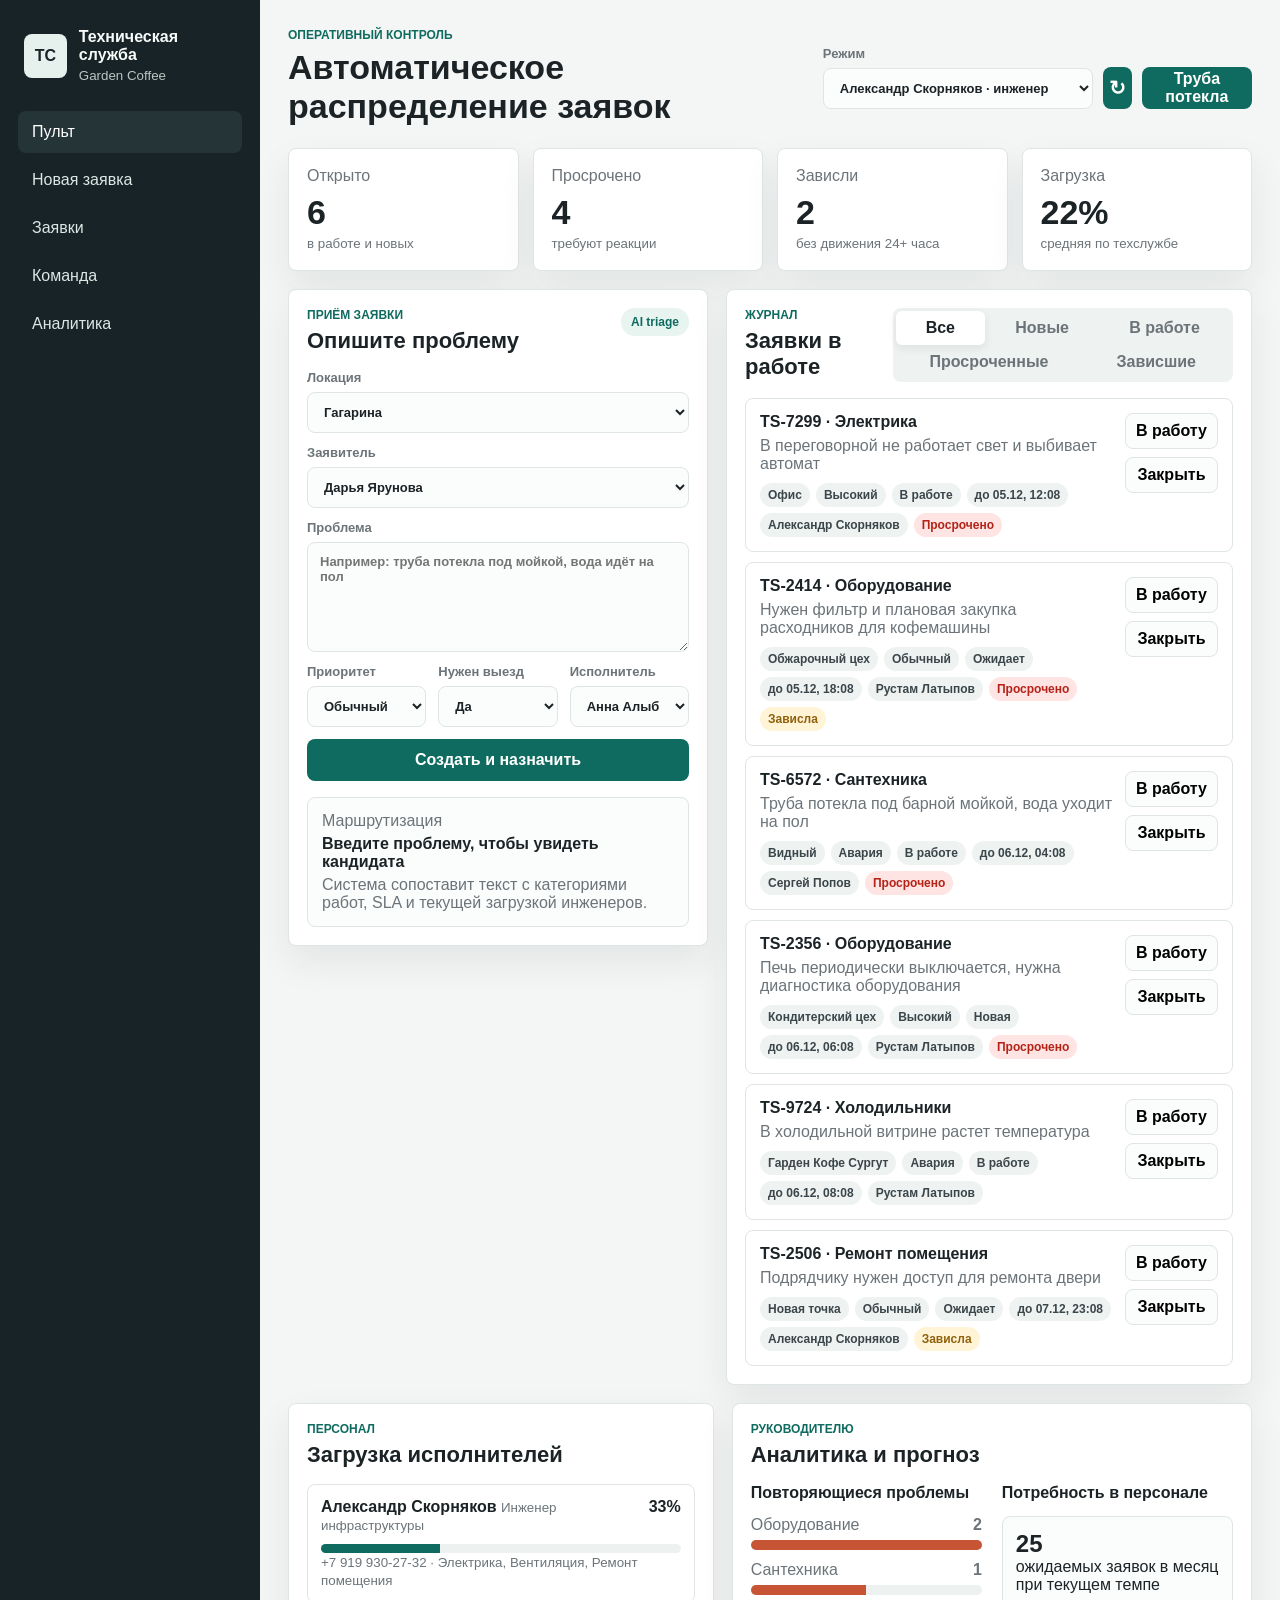
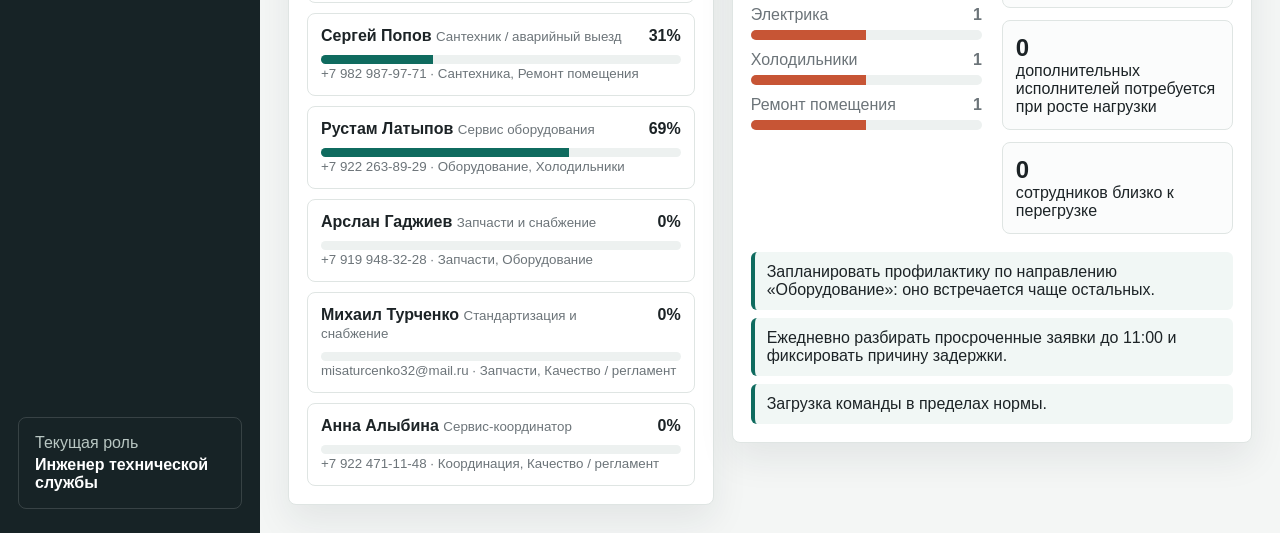
==== index.html @ 1edeb81b "Add requester role defaults and manual assignee" ====
<!doctype html>
<html lang="ru">
  <head>
    <meta charset="UTF-8" />
    <meta name="viewport" content="width=device-width, initial-scale=1.0" />
    <title>Техническая служба</title>
    <link rel="stylesheet" href="./styles.css" />
  </head>
  <body>
    <aside class="sidebar">
      <div class="brand">
        <span class="brand-mark">ТС</span>
        <div>
          <strong>Техническая служба</strong>
          <small>Garden Coffee</small>
        </div>
      </div>
      <nav class="nav">
        <a href="#dashboard" class="active" data-full-only>Пульт</a>
        <a href="#new-ticket">Новая заявка</a>
        <a href="#tickets">Заявки</a>
        <a href="#team" data-full-only>Команда</a>
        <a href="#analytics" data-full-only>Аналитика</a>
      </nav>
      <div class="sidebar-footer">
        <span>Текущая роль</span>
        <strong id="sidebarRole">Инженер</strong>
      </div>
    </aside>

    <main class="app">
      <section id="dashboard" class="topbar">
        <div>
          <p class="eyebrow" id="roleEyebrow">Оперативный контроль</p>
          <h1 id="pageTitle">Автоматическое распределение заявок</h1>
        </div>
        <div class="top-actions">
          <label class="role-switch">
            Режим
            <select id="roleInput"></select>
          </label>
          <button class="icon-button" id="seedButton" title="Сгенерировать поток заявок" data-full-only>↻</button>
          <button class="primary" id="quickPipe">Труба потекла</button>
        </div>
      </section>

      <section class="metrics" aria-label="Основные показатели" data-full-only>
        <article>
          <span>Открыто</span>
          <strong id="metricOpen">0</strong>
          <small>в работе и новых</small>
        </article>
        <article>
          <span>Просрочено</span>
          <strong id="metricOverdue">0</strong>
          <small>требуют реакции</small>
        </article>
        <article>
          <span>Зависли</span>
          <strong id="metricStale">0</strong>
          <small>без движения 24+ часа</small>
        </article>
        <article>
          <span>Загрузка</span>
          <strong id="metricLoad">0%</strong>
          <small>средняя по техслужбе</small>
        </article>
      </section>

      <section class="workspace">
        <section id="new-ticket" class="panel request-panel">
          <div class="panel-head">
            <div>
              <p class="eyebrow">Приём заявки</p>
              <h2 id="requestTitle">Опишите проблему</h2>
            </div>
            <span class="status-dot">AI triage</span>
          </div>
          <form id="ticketForm" class="ticket-form">
            <label>
              Локация
              <select id="locationInput" required></select>
            </label>
            <label>
              Заявитель
              <select id="requesterInput" required></select>
            </label>
            <label class="full">
              Проблема
              <textarea id="descriptionInput" rows="4" required placeholder="Например: труба потекла под мойкой, вода идёт на пол"></textarea>
            </label>
            <div class="form-row">
              <label>
                Приоритет
                <select id="priorityInput">
                  <option value="critical">Авария</option>
                  <option value="high">Высокий</option>
                  <option value="normal" selected>Обычный</option>
                  <option value="low">Низкий</option>
                </select>
              </label>
              <label>
                Нужен выезд
                <select id="visitInput">
                  <option value="yes">Да</option>
                  <option value="no">Нет</option>
                </select>
              </label>
              <label>
                Исполнитель
                <select id="assigneeInput"></select>
              </label>
            </div>
            <button class="primary full" type="submit">Создать и назначить</button>
          </form>
          <div class="decision" id="decisionBox">
            <span>Маршрутизация</span>
            <strong>Введите проблему, чтобы увидеть кандидата</strong>
            <p>Система сопоставит текст с категориями работ, SLA и текущей загрузкой инженеров.</p>
          </div>
        </section>

        <section id="tickets" class="panel tickets-panel">
          <div class="panel-head">
            <div>
              <p class="eyebrow">Журнал</p>
              <h2 id="ticketsTitle">Заявки в работе</h2>
            </div>
            <div class="segmented" role="tablist" aria-label="Фильтр заявок">
              <button class="active" data-filter="all">Все</button>
              <button data-filter="new">Новые</button>
              <button data-filter="in_progress">В работе</button>
              <button data-filter="overdue">Просроченные</button>
              <button data-filter="stale">Зависшие</button>
            </div>
          </div>
          <div class="ticket-list" id="ticketList"></div>
        </section>
      </section>

      <section class="lower-grid" data-full-only>
        <section id="team" class="panel">
          <div class="panel-head">
            <div>
              <p class="eyebrow">Персонал</p>
              <h2>Загрузка исполнителей</h2>
            </div>
          </div>
          <div class="engineer-list" id="engineerList"></div>
        </section>

        <section id="analytics" class="panel">
          <div class="panel-head">
            <div>
              <p class="eyebrow">Руководителю</p>
              <h2>Аналитика и прогноз</h2>
            </div>
          </div>
          <div class="analytics-grid">
            <div>
              <h3>Повторяющиеся проблемы</h3>
              <div id="categoryBars" class="bars"></div>
            </div>
            <div>
              <h3>Потребность в персонале</h3>
              <div class="forecast" id="forecastBox"></div>
            </div>
          </div>
          <div class="recommendations" id="recommendations"></div>
        </section>
      </section>
    </main>

    <script src="./app.js?v=20260630-1"></script>
  </body>
</html>
---- styles.css ----
:root {
  color-scheme: light;
  --bg: #f4f6f5;
  --surface: #ffffff;
  --ink: #1c2326;
  --muted: #6c7479;
  --line: #dfe5e3;
  --accent: #0f6b5f;
  --accent-2: #c75535;
  --warning: #d89118;
  --danger: #b42318;
  --ok: #18864b;
  --shadow: 0 16px 36px rgba(27, 42, 45, 0.08);
}

* {
  box-sizing: border-box;
}

body {
  margin: 0;
  min-height: 100vh;
  background: var(--bg);
  color: var(--ink);
  font-family: Inter, "Segoe UI", Arial, sans-serif;
  display: grid;
  grid-template-columns: 260px minmax(0, 1fr);
}

button,
select,
textarea,
input {
  font: inherit;
}

button {
  cursor: pointer;
}

.sidebar {
  min-height: 100vh;
  padding: 24px 18px;
  background: #172326;
  color: #f7fbfa;
  display: flex;
  flex-direction: column;
  position: sticky;
  top: 0;
}

.brand {
  display: flex;
  align-items: center;
  gap: 12px;
  padding: 4px 6px 28px;
}

.brand-mark {
  width: 44px;
  height: 44px;
  display: grid;
  place-items: center;
  background: #e6f1ed;
  color: #172326;
  border-radius: 8px;
  font-weight: 800;
}

.brand strong,
.brand small {
  display: block;
}

.brand small {
  color: #b9c7c3;
  margin-top: 4px;
}

.nav {
  display: grid;
  gap: 6px;
}

.nav a {
  color: #dce8e4;
  text-decoration: none;
  padding: 12px 14px;
  border-radius: 8px;
}

.nav a.active,
.nav a:hover {
  background: #243437;
  color: #ffffff;
}

.sidebar-footer {
  margin-top: auto;
  padding: 16px;
  border: 1px solid rgba(255, 255, 255, 0.14);
  border-radius: 8px;
  color: #b9c7c3;
}

.sidebar-footer strong,
.sidebar-footer span {
  display: block;
}

.sidebar-footer strong {
  color: #ffffff;
  margin-top: 4px;
}

.app {
  padding: 28px;
  min-width: 0;
}

.topbar {
  display: flex;
  justify-content: space-between;
  align-items: center;
  gap: 20px;
  margin-bottom: 22px;
}

.eyebrow {
  margin: 0 0 6px;
  color: var(--accent);
  text-transform: uppercase;
  font-size: 12px;
  letter-spacing: 0;
  font-weight: 800;
}

h1,
h2,
h3,
p {
  margin-top: 0;
}

h1 {
  margin-bottom: 0;
  font-size: 34px;
  line-height: 1.15;
}

h2 {
  margin-bottom: 0;
  font-size: 22px;
}

h3 {
  font-size: 16px;
  margin-bottom: 14px;
}

.top-actions {
  display: flex;
  align-items: end;
  gap: 10px;
}

.role-switch {
  min-width: 270px;
  text-align: left;
}

.primary,
.icon-button {
  border: 0;
  border-radius: 8px;
  min-height: 42px;
  padding: 0 16px;
  color: #fff;
  background: var(--accent);
  font-weight: 800;
}

.icon-button {
  width: 42px;
  padding: 0;
  font-size: 20px;
}

.hidden {
  display: none !important;
}

.metrics {
  display: grid;
  grid-template-columns: repeat(4, minmax(0, 1fr));
  gap: 14px;
  margin-bottom: 18px;
}

.metrics article,
.panel {
  background: var(--surface);
  border: 1px solid var(--line);
  border-radius: 8px;
  box-shadow: var(--shadow);
}

.metrics article {
  padding: 18px;
}

.metrics span,
.metrics small {
  color: var(--muted);
}

.metrics strong {
  display: block;
  margin: 8px 0 2px;
  font-size: 34px;
}

.workspace,
.lower-grid {
  display: grid;
  grid-template-columns: minmax(320px, 420px) minmax(0, 1fr);
  gap: 18px;
  align-items: start;
}

.lower-grid {
  grid-template-columns: minmax(320px, 0.9fr) minmax(0, 1.1fr);
  margin-top: 18px;
}

.panel {
  padding: 18px;
}

.panel-head {
  display: flex;
  justify-content: space-between;
  align-items: flex-start;
  gap: 16px;
  margin-bottom: 16px;
}

.status-dot {
  background: #e7f4f0;
  color: var(--accent);
  border-radius: 999px;
  padding: 7px 10px;
  font-size: 12px;
  font-weight: 800;
  white-space: nowrap;
}

.ticket-form {
  display: grid;
  gap: 12px;
}

.form-row {
  display: grid;
  grid-template-columns: repeat(3, minmax(0, 1fr));
  gap: 12px;
}

label {
  display: grid;
  gap: 7px;
  color: var(--muted);
  font-weight: 700;
  font-size: 13px;
}

select,
textarea {
  width: 100%;
  border: 1px solid var(--line);
  border-radius: 8px;
  padding: 11px 12px;
  color: var(--ink);
  background: #fbfcfc;
}

select:disabled,
textarea:disabled {
  color: #4b565a;
  background: #eef2f1;
  opacity: 1;
}

textarea {
  resize: vertical;
  min-height: 110px;
}

.full {
  grid-column: 1 / -1;
}

.decision {
  margin-top: 16px;
  border: 1px solid var(--line);
  border-radius: 8px;
  padding: 14px;
  background: #fbfcfc;
}

.decision span,
.decision p {
  color: var(--muted);
}

.decision strong {
  display: block;
  margin: 5px 0;
}

.decision p {
  margin-bottom: 0;
}

.segmented {
  display: flex;
  flex-wrap: wrap;
  background: #eef2f1;
  border-radius: 8px;
  padding: 3px;
}

.segmented button {
  flex: 1 1 auto;
  border: 0;
  background: transparent;
  border-radius: 6px;
  padding: 8px 10px;
  color: var(--muted);
  font-weight: 800;
}

.segmented button.active {
  background: #fff;
  color: var(--ink);
  box-shadow: 0 3px 10px rgba(20, 30, 34, 0.08);
}

.ticket-list,
.engineer-list {
  display: grid;
  gap: 10px;
}

.ticket {
  border: 1px solid var(--line);
  border-radius: 8px;
  padding: 14px;
  display: grid;
  grid-template-columns: minmax(0, 1fr) auto;
  gap: 12px;
  background: #fff;
}

.ticket strong {
  display: block;
  margin-bottom: 6px;
}

.ticket p {
  color: var(--muted);
  margin-bottom: 10px;
}

.tags {
  display: flex;
  flex-wrap: wrap;
  gap: 6px;
}

.tag {
  border-radius: 999px;
  padding: 5px 8px;
  background: #eef2f1;
  color: #3b464a;
  font-size: 12px;
  font-weight: 800;
}

.tag.danger {
  background: #fee4e2;
  color: var(--danger);
}

.tag.warning {
  background: #fff4d6;
  color: #91610c;
}

.tag.ok {
  background: #dcf4e7;
  color: var(--ok);
}

.ticket-actions {
  display: grid;
  align-content: start;
  gap: 8px;
}

.ticket-actions button {
  border: 1px solid var(--line);
  background: #fbfcfc;
  border-radius: 8px;
  padding: 8px 10px;
  font-weight: 800;
}

.engineer {
  border: 1px solid var(--line);
  border-radius: 8px;
  padding: 13px;
}

.engineer-top {
  display: flex;
  justify-content: space-between;
  gap: 12px;
  margin-bottom: 10px;
}

.engineer small {
  color: var(--muted);
}

.loadbar {
  height: 9px;
  background: #edf1f0;
  border-radius: 999px;
  overflow: hidden;
}

.loadbar span {
  display: block;
  height: 100%;
  background: var(--accent);
}

.loadbar span.hot {
  background: var(--accent-2);
}

.analytics-grid {
  display: grid;
  grid-template-columns: 1fr 1fr;
  gap: 20px;
}

.bars {
  display: grid;
  gap: 11px;
}

.bar-row {
  display: grid;
  gap: 6px;
}

.bar-row div:first-child {
  display: flex;
  justify-content: space-between;
  gap: 12px;
  color: var(--muted);
}

.bar {
  height: 10px;
  border-radius: 999px;
  background: #edf1f0;
  overflow: hidden;
}

.bar span {
  display: block;
  height: 100%;
  background: var(--accent-2);
}

.forecast {
  display: grid;
  gap: 12px;
}

.forecast-card {
  border: 1px solid var(--line);
  border-radius: 8px;
  padding: 13px;
  background: #fbfcfc;
}

.forecast-card strong {
  display: block;
  font-size: 24px;
}

.recommendations {
  display: grid;
  gap: 8px;
  margin-top: 18px;
}

.recommendation {
  border-left: 4px solid var(--accent);
  background: #f1f7f5;
  padding: 11px 12px;
  border-radius: 6px;
}

@media (max-width: 1060px) {
  body {
    grid-template-columns: 1fr;
  }

  .sidebar {
    min-height: auto;
    position: static;
  }

  .nav {
    grid-template-columns: repeat(5, minmax(0, 1fr));
  }

  .sidebar-footer {
    display: none;
  }

  .workspace,
  .lower-grid,
  .metrics,
  .analytics-grid {
    grid-template-columns: 1fr;
  }
}

@media (max-width: 640px) {
  .app {
    padding: 18px;
  }

  .topbar,
  .panel-head,
  .ticket {
    grid-template-columns: 1fr;
    display: grid;
  }

  .top-actions,
  .form-row,
  .nav {
    grid-template-columns: 1fr;
    display: grid;
  }

  h1 {
    font-size: 26px;
  }
}
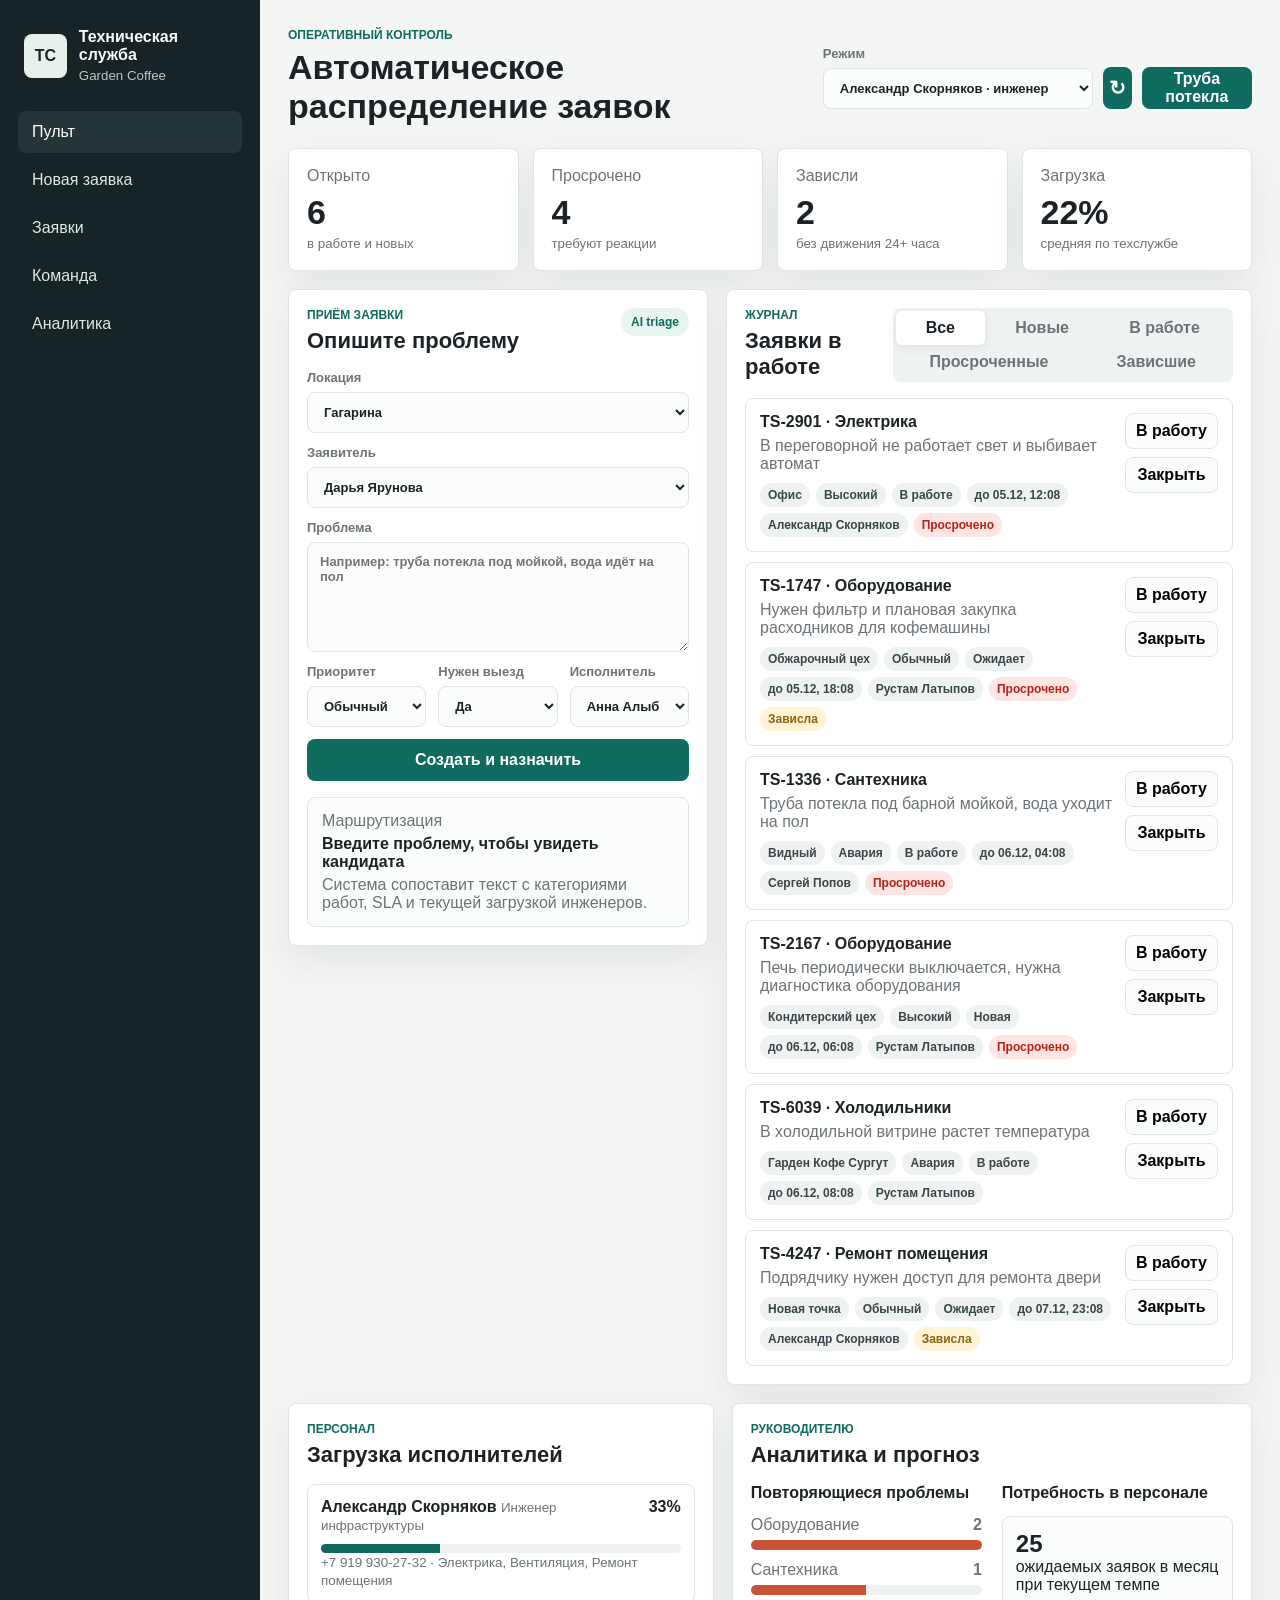
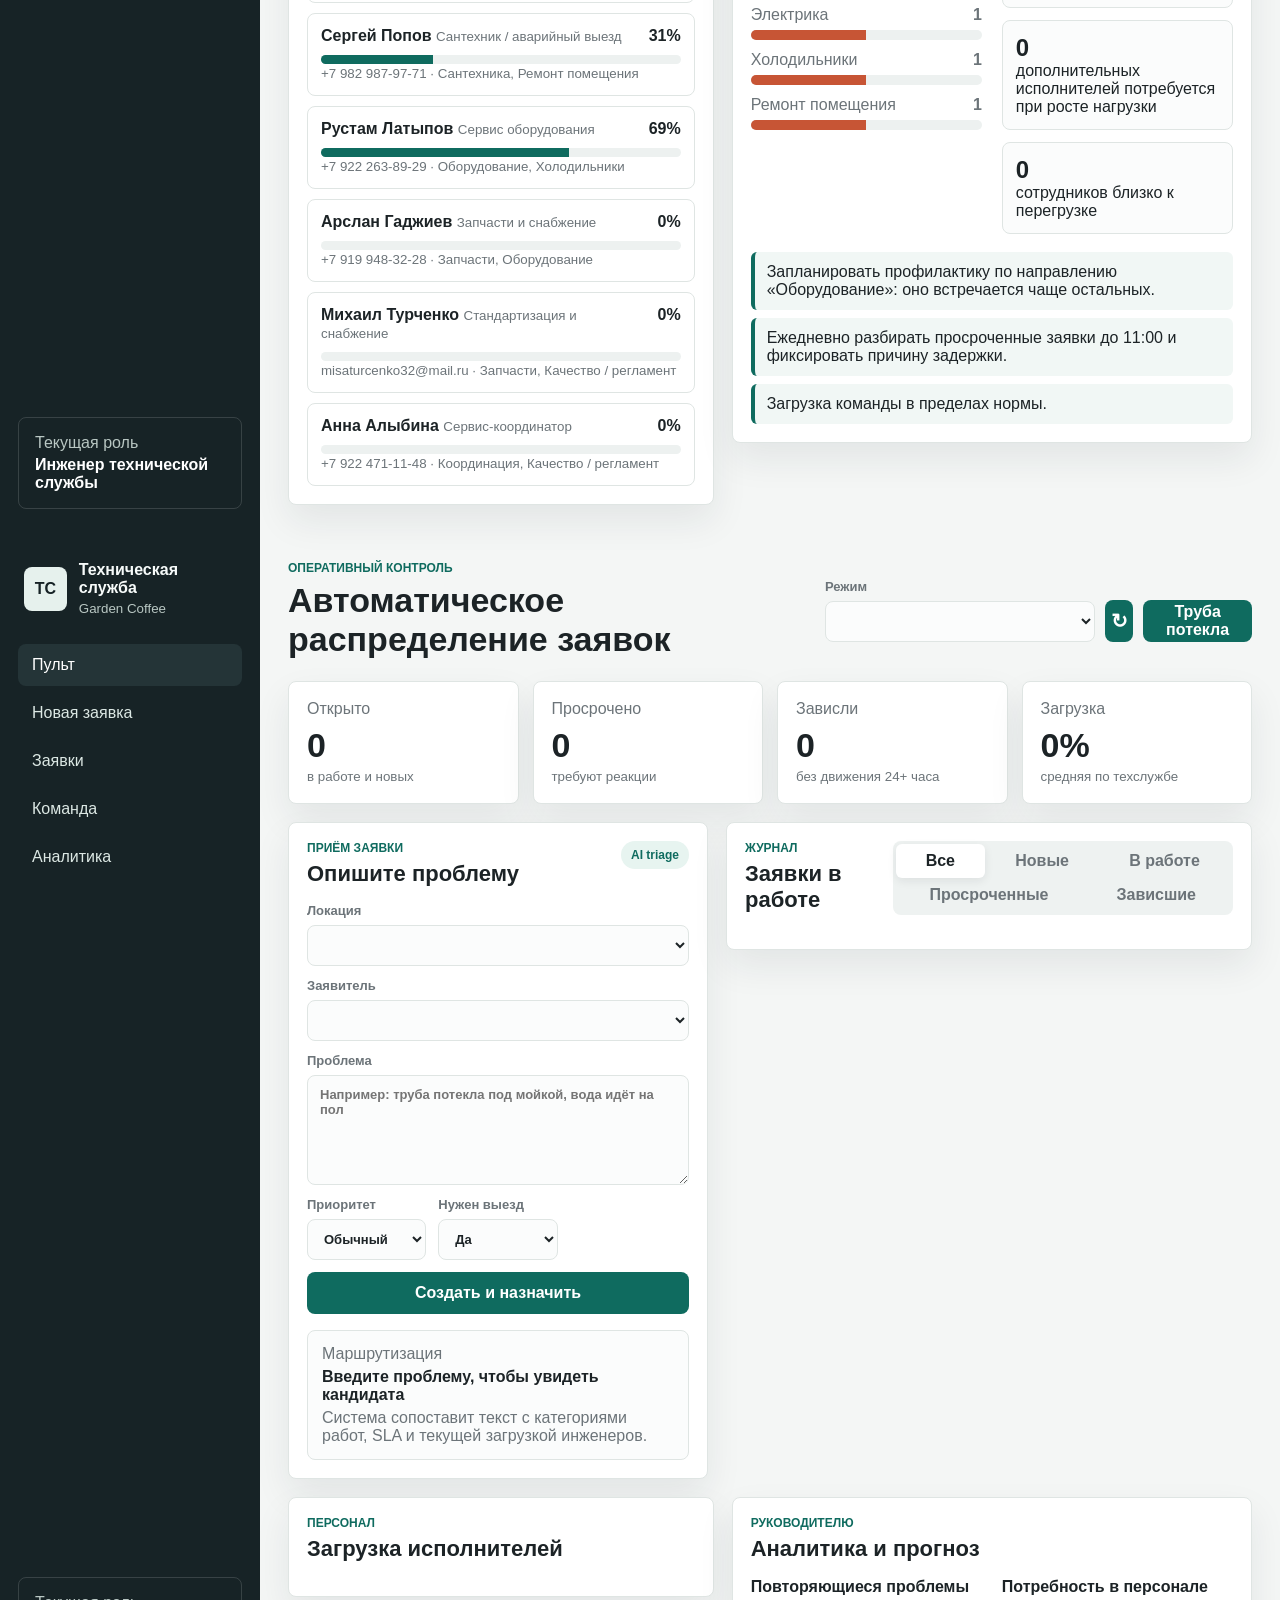
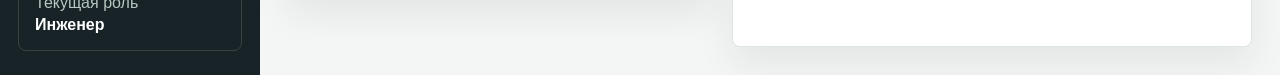
==== commit 7566ef64: "Update index.html" ====
--- a/index.html
+++ b/index.html
@@ -174,3 +174,175 @@
     <script src="./app.js?v=20260630-1"></script>
   </body>
 </html>
+<!doctype html>
+<html lang="ru">
+  <head>
+    <meta charset="UTF-8" />
+    <meta name="viewport" content="width=device-width, initial-scale=1.0" />
+    <title>Техническая служба</title>
+    <link rel="stylesheet" href="./styles.css" />
+  </head>
+  <body>
+    <aside class="sidebar">
+      <div class="brand">
+        <span class="brand-mark">ТС</span>
+        <div>
+          <strong>Техническая служба</strong>
+          <small>Garden Coffee</small>
+        </div>
+      </div>
+      <nav class="nav">
+        <a href="#dashboard" class="active" data-full-only>Пульт</a>
+        <a href="#new-ticket">Новая заявка</a>
+        <a href="#tickets">Заявки</a>
+        <a href="#team" data-full-only>Команда</a>
+        <a href="#analytics" data-full-only>Аналитика</a>
+      </nav>
+      <div class="sidebar-footer">
+        <span>Текущая роль</span>
+        <strong id="sidebarRole">Инженер</strong>
+      </div>
+    </aside>
+
+    <main class="app">
+      <section id="dashboard" class="topbar">
+        <div>
+          <p class="eyebrow" id="roleEyebrow">Оперативный контроль</p>
+          <h1 id="pageTitle">Автоматическое распределение заявок</h1>
+        </div>
+        <div class="top-actions">
+          <label class="role-switch">
+            Режим
+            <select id="roleInput"></select>
+          </label>
+          <button class="icon-button" id="seedButton" title="Сгенерировать поток заявок" data-full-only>↻</button>
+          <button class="primary" id="quickPipe">Труба потекла</button>
+        </div>
+      </section>
+
+      <section class="metrics" aria-label="Основные показатели" data-full-only>
+        <article>
+          <span>Открыто</span>
+          <strong id="metricOpen">0</strong>
+          <small>в работе и новых</small>
+        </article>
+        <article>
+          <span>Просрочено</span>
+          <strong id="metricOverdue">0</strong>
+          <small>требуют реакции</small>
+        </article>
+        <article>
+          <span>Зависли</span>
+          <strong id="metricStale">0</strong>
+          <small>без движения 24+ часа</small>
+        </article>
+        <article>
+          <span>Загрузка</span>
+          <strong id="metricLoad">0%</strong>
+          <small>средняя по техслужбе</small>
+        </article>
+      </section>
+
+      <section class="workspace">
+        <section id="new-ticket" class="panel request-panel">
+          <div class="panel-head">
+            <div>
+              <p class="eyebrow">Приём заявки</p>
+              <h2 id="requestTitle">Опишите проблему</h2>
+            </div>
+            <span class="status-dot">AI triage</span>
+          </div>
+          <form id="ticketForm" class="ticket-form">
+            <label>
+              Локация
+              <select id="locationInput" required></select>
+            </label>
+            <label>
+              Заявитель
+              <select id="requesterInput" required></select>
+            </label>
+            <label class="full">
+              Проблема
+              <textarea id="descriptionInput" rows="4" required placeholder="Например: труба потекла под мойкой, вода идёт на пол"></textarea>
+            </label>
+            <div class="form-row">
+              <label>
+                Приоритет
+                <select id="priorityInput">
+                  <option value="critical">Авария</option>
+                  <option value="high">Высокий</option>
+                  <option value="normal" selected>Обычный</option>
+                  <option value="low">Низкий</option>
+                </select>
+              </label>
+              <label>
+                Нужен выезд
+                <select id="visitInput">
+                  <option value="yes">Да</option>
+                  <option value="no">Нет</option>
+                </select>
+              </label>
+            </div>
+            <button class="primary full" type="submit">Создать и назначить</button>
+          </form>
+          <div class="decision" id="decisionBox">
+            <span>Маршрутизация</span>
+            <strong>Введите проблему, чтобы увидеть кандидата</strong>
+            <p>Система сопоставит текст с категориями работ, SLA и текущей загрузкой инженеров.</p>
+          </div>
+        </section>
+
+        <section id="tickets" class="panel tickets-panel">
+          <div class="panel-head">
+            <div>
+              <p class="eyebrow">Журнал</p>
+              <h2 id="ticketsTitle">Заявки в работе</h2>
+            </div>
+            <div class="segmented" role="tablist" aria-label="Фильтр заявок">
+              <button class="active" data-filter="all">Все</button>
+              <button data-filter="new">Новые</button>
+              <button data-filter="in_progress">В работе</button>
+              <button data-filter="overdue">Просроченные</button>
+              <button data-filter="stale">Зависшие</button>
+            </div>
+          </div>
+          <div class="ticket-list" id="ticketList"></div>
+        </section>
+      </section>
+
+      <section class="lower-grid" data-full-only>
+        <section id="team" class="panel">
+          <div class="panel-head">
+            <div>
+              <p class="eyebrow">Персонал</p>
+              <h2>Загрузка исполнителей</h2>
+            </div>
+          </div>
+          <div class="engineer-list" id="engineerList"></div>
+        </section>
+
+        <section id="analytics" class="panel">
+          <div class="panel-head">
+            <div>
+              <p class="eyebrow">Руководителю</p>
+              <h2>Аналитика и прогноз</h2>
+            </div>
+          </div>
+          <div class="analytics-grid">
+            <div>
+              <h3>Повторяющиеся проблемы</h3>
+              <div id="categoryBars" class="bars"></div>
+            </div>
+            <div>
+              <h3>Потребность в персонале</h3>
+              <div class="forecast" id="forecastBox"></div>
+            </div>
+          </div>
+          <div class="recommendations" id="recommendations"></div>
+        </section>
+      </section>
+    </main>
+
+    <script src="./app.js?v=20260626-1"></script>
+  </body>
+</html>
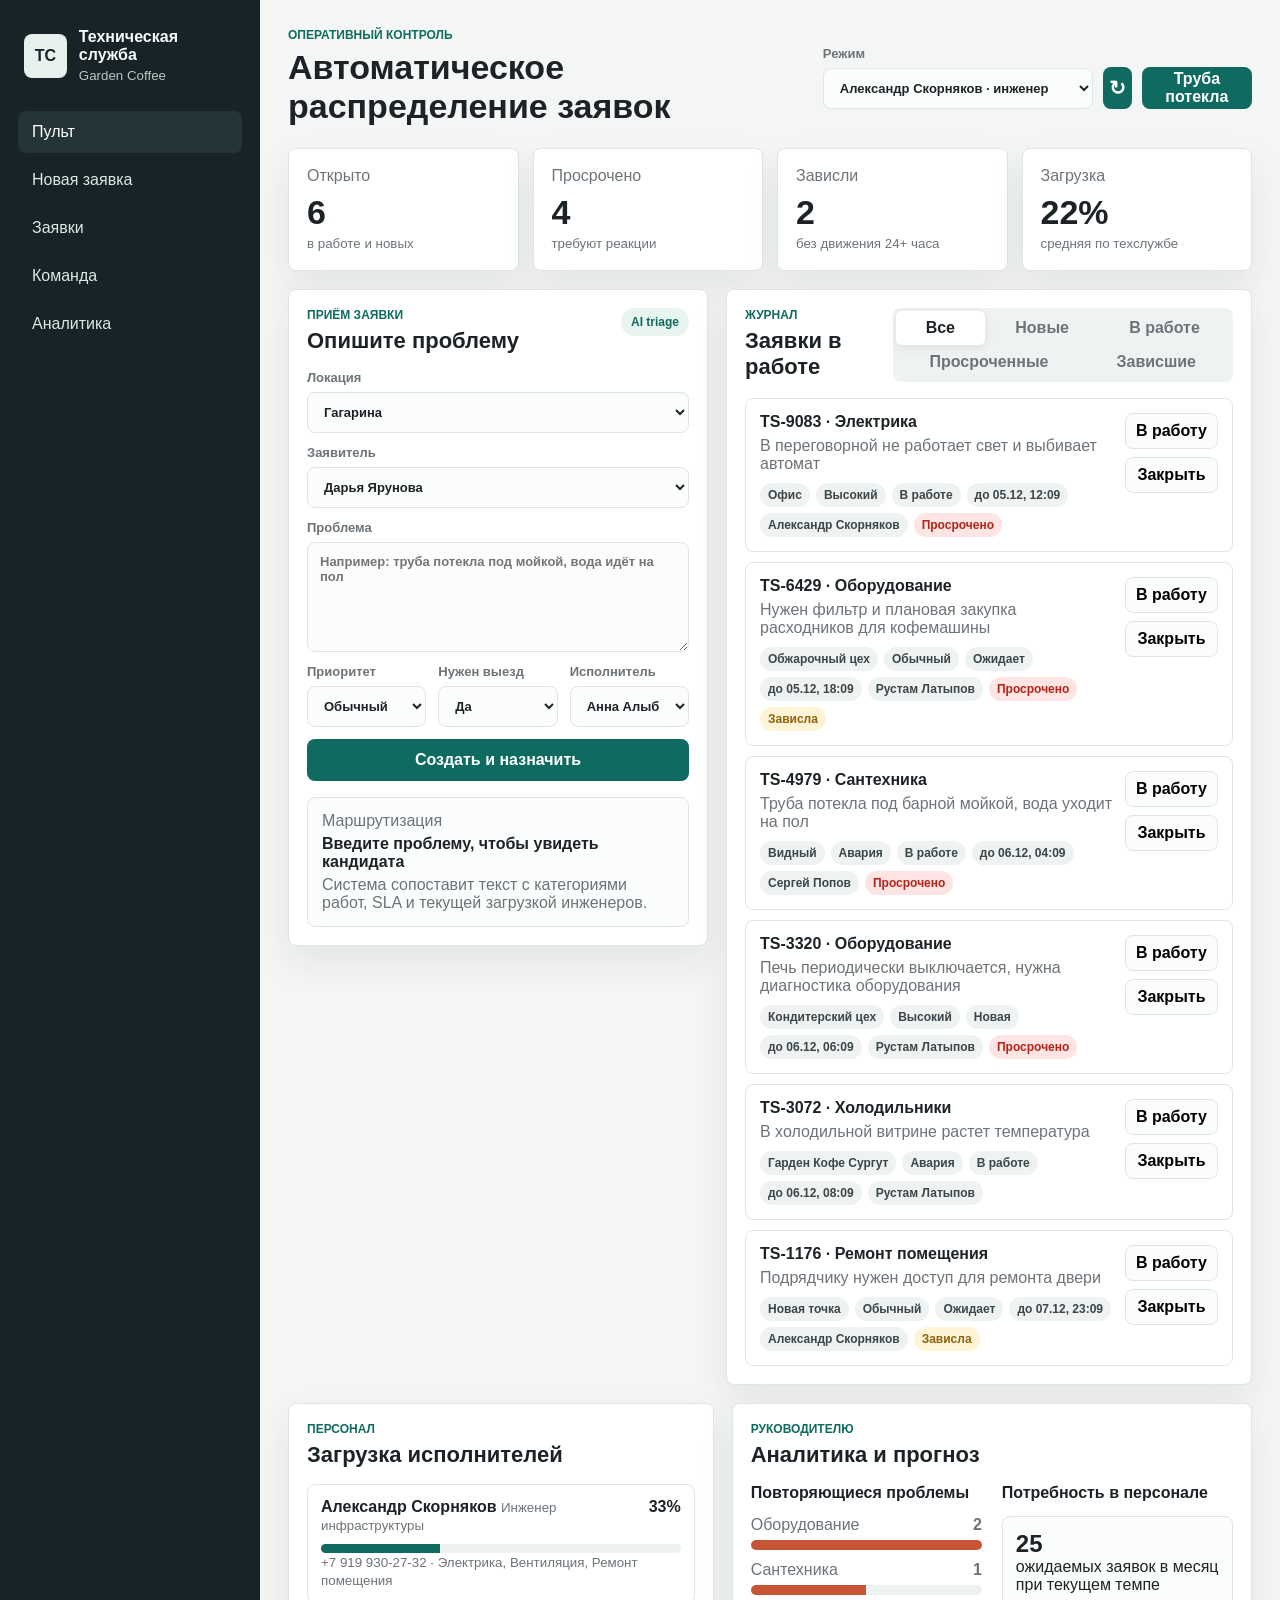
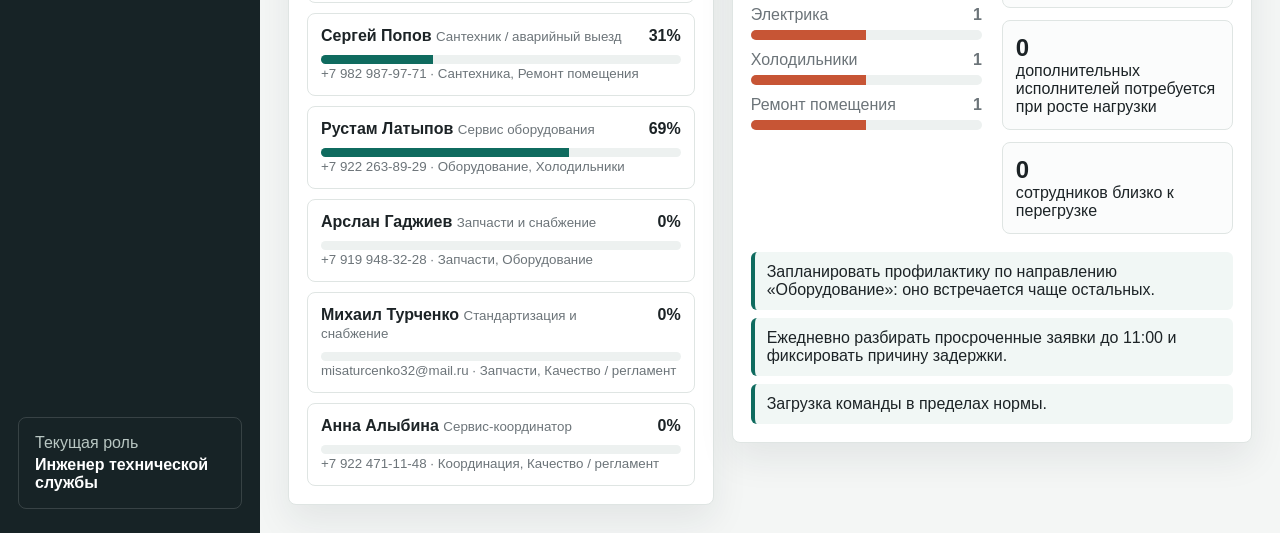
==== commit e67e6435: "Fix index after manual assignee update" ====
--- a/index.html
+++ b/index.html
@@ -174,175 +174,3 @@
     <script src="./app.js?v=20260630-1"></script>
   </body>
 </html>
-<!doctype html>
-<html lang="ru">
-  <head>
-    <meta charset="UTF-8" />
-    <meta name="viewport" content="width=device-width, initial-scale=1.0" />
-    <title>Техническая служба</title>
-    <link rel="stylesheet" href="./styles.css" />
-  </head>
-  <body>
-    <aside class="sidebar">
-      <div class="brand">
-        <span class="brand-mark">ТС</span>
-        <div>
-          <strong>Техническая служба</strong>
-          <small>Garden Coffee</small>
-        </div>
-      </div>
-      <nav class="nav">
-        <a href="#dashboard" class="active" data-full-only>Пульт</a>
-        <a href="#new-ticket">Новая заявка</a>
-        <a href="#tickets">Заявки</a>
-        <a href="#team" data-full-only>Команда</a>
-        <a href="#analytics" data-full-only>Аналитика</a>
-      </nav>
-      <div class="sidebar-footer">
-        <span>Текущая роль</span>
-        <strong id="sidebarRole">Инженер</strong>
-      </div>
-    </aside>
-
-    <main class="app">
-      <section id="dashboard" class="topbar">
-        <div>
-          <p class="eyebrow" id="roleEyebrow">Оперативный контроль</p>
-          <h1 id="pageTitle">Автоматическое распределение заявок</h1>
-        </div>
-        <div class="top-actions">
-          <label class="role-switch">
-            Режим
-            <select id="roleInput"></select>
-          </label>
-          <button class="icon-button" id="seedButton" title="Сгенерировать поток заявок" data-full-only>↻</button>
-          <button class="primary" id="quickPipe">Труба потекла</button>
-        </div>
-      </section>
-
-      <section class="metrics" aria-label="Основные показатели" data-full-only>
-        <article>
-          <span>Открыто</span>
-          <strong id="metricOpen">0</strong>
-          <small>в работе и новых</small>
-        </article>
-        <article>
-          <span>Просрочено</span>
-          <strong id="metricOverdue">0</strong>
-          <small>требуют реакции</small>
-        </article>
-        <article>
-          <span>Зависли</span>
-          <strong id="metricStale">0</strong>
-          <small>без движения 24+ часа</small>
-        </article>
-        <article>
-          <span>Загрузка</span>
-          <strong id="metricLoad">0%</strong>
-          <small>средняя по техслужбе</small>
-        </article>
-      </section>
-
-      <section class="workspace">
-        <section id="new-ticket" class="panel request-panel">
-          <div class="panel-head">
-            <div>
-              <p class="eyebrow">Приём заявки</p>
-              <h2 id="requestTitle">Опишите проблему</h2>
-            </div>
-            <span class="status-dot">AI triage</span>
-          </div>
-          <form id="ticketForm" class="ticket-form">
-            <label>
-              Локация
-              <select id="locationInput" required></select>
-            </label>
-            <label>
-              Заявитель
-              <select id="requesterInput" required></select>
-            </label>
-            <label class="full">
-              Проблема
-              <textarea id="descriptionInput" rows="4" required placeholder="Например: труба потекла под мойкой, вода идёт на пол"></textarea>
-            </label>
-            <div class="form-row">
-              <label>
-                Приоритет
-                <select id="priorityInput">
-                  <option value="critical">Авария</option>
-                  <option value="high">Высокий</option>
-                  <option value="normal" selected>Обычный</option>
-                  <option value="low">Низкий</option>
-                </select>
-              </label>
-              <label>
-                Нужен выезд
-                <select id="visitInput">
-                  <option value="yes">Да</option>
-                  <option value="no">Нет</option>
-                </select>
-              </label>
-            </div>
-            <button class="primary full" type="submit">Создать и назначить</button>
-          </form>
-          <div class="decision" id="decisionBox">
-            <span>Маршрутизация</span>
-            <strong>Введите проблему, чтобы увидеть кандидата</strong>
-            <p>Система сопоставит текст с категориями работ, SLA и текущей загрузкой инженеров.</p>
-          </div>
-        </section>
-
-        <section id="tickets" class="panel tickets-panel">
-          <div class="panel-head">
-            <div>
-              <p class="eyebrow">Журнал</p>
-              <h2 id="ticketsTitle">Заявки в работе</h2>
-            </div>
-            <div class="segmented" role="tablist" aria-label="Фильтр заявок">
-              <button class="active" data-filter="all">Все</button>
-              <button data-filter="new">Новые</button>
-              <button data-filter="in_progress">В работе</button>
-              <button data-filter="overdue">Просроченные</button>
-              <button data-filter="stale">Зависшие</button>
-            </div>
-          </div>
-          <div class="ticket-list" id="ticketList"></div>
-        </section>
-      </section>
-
-      <section class="lower-grid" data-full-only>
-        <section id="team" class="panel">
-          <div class="panel-head">
-            <div>
-              <p class="eyebrow">Персонал</p>
-              <h2>Загрузка исполнителей</h2>
-            </div>
-          </div>
-          <div class="engineer-list" id="engineerList"></div>
-        </section>
-
-        <section id="analytics" class="panel">
-          <div class="panel-head">
-            <div>
-              <p class="eyebrow">Руководителю</p>
-              <h2>Аналитика и прогноз</h2>
-            </div>
-          </div>
-          <div class="analytics-grid">
-            <div>
-              <h3>Повторяющиеся проблемы</h3>
-              <div id="categoryBars" class="bars"></div>
-            </div>
-            <div>
-              <h3>Потребность в персонале</h3>
-              <div class="forecast" id="forecastBox"></div>
-            </div>
-          </div>
-          <div class="recommendations" id="recommendations"></div>
-        </section>
-      </section>
-    </main>
-
-    <script src="./app.js?v=20260626-1"></script>
-  </body>
-</html>
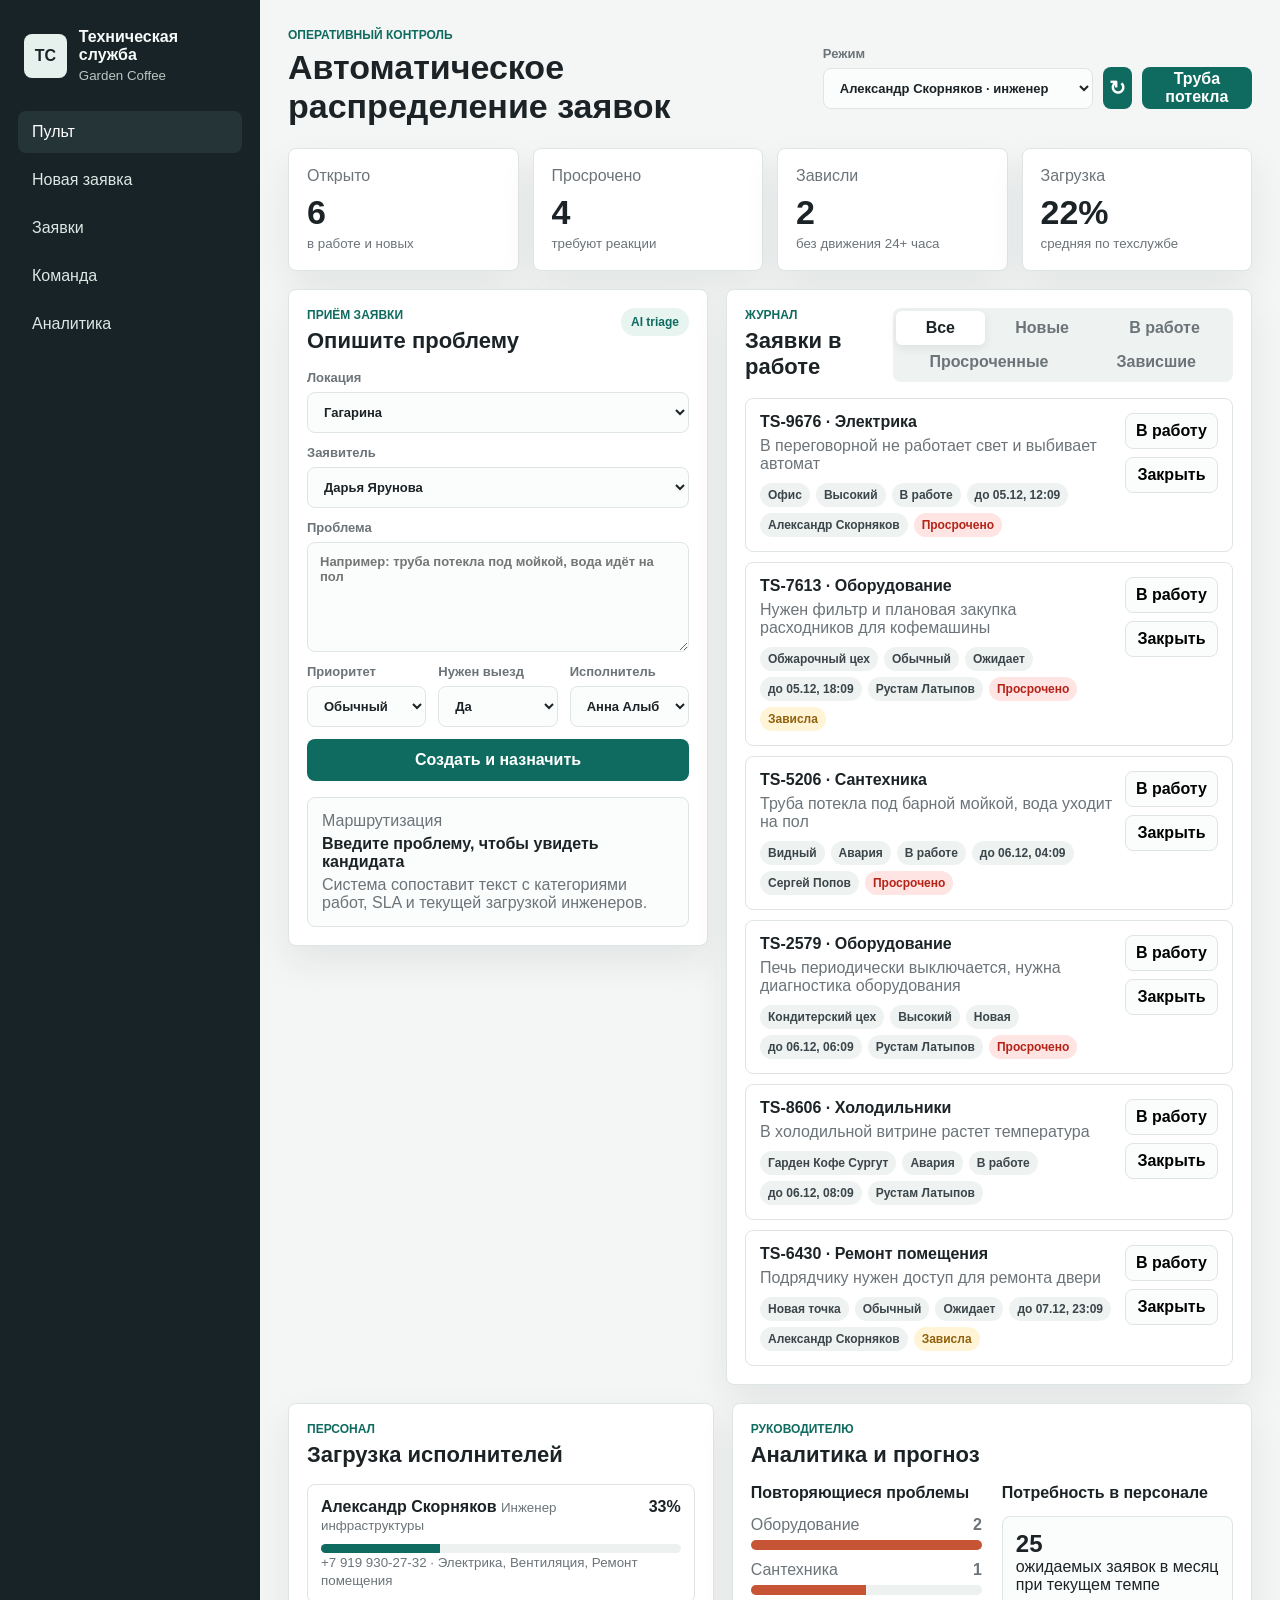
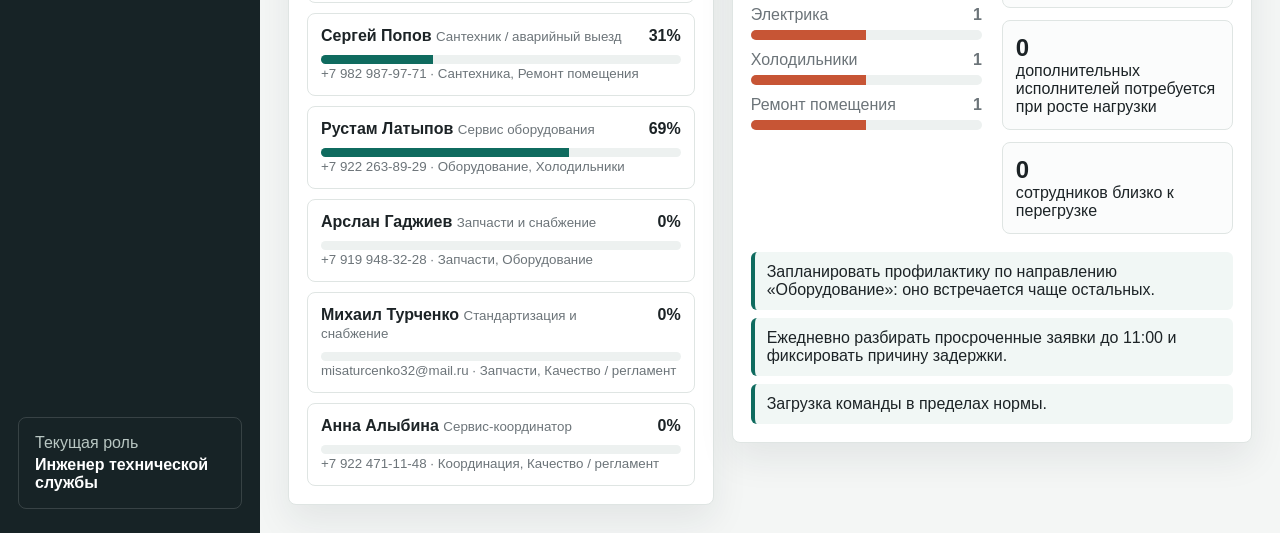
==== commit 444dcd34: "Require photo proof for ticket completion" ====
--- a/index.html
+++ b/index.html
@@ -171,6 +171,32 @@
       </section>
     </main>
 
-    <script src="./app.js?v=20260630-1"></script>
+    <div class="modal-backdrop" id="completionModal" hidden>
+      <div class="completion-modal" role="dialog" aria-modal="true" aria-labelledby="completionTitle">
+        <div class="modal-head">
+          <div>
+            <p class="eyebrow">Подтверждение</p>
+            <h2 id="completionTitle">Закрыть заявку</h2>
+          </div>
+          <button class="icon-button" type="button" id="completionCancel" title="Закрыть">×</button>
+        </div>
+        <p class="modal-copy">Перед закрытием приложите фото результата. На телефоне можно выбрать снимок из медиатеки или открыть камеру.</p>
+        <div class="photo-actions">
+          <button type="button" id="libraryButton">Выбрать из медиатеки</button>
+          <button type="button" id="cameraButton">Сделать фото</button>
+        </div>
+        <input id="completionPhotoInput" type="file" accept="image/*" hidden />
+        <input id="completionCameraInput" type="file" accept="image/*" capture="environment" hidden />
+        <div class="photo-preview" id="completionPreview">
+          <span>Фото ещё не выбрано</span>
+        </div>
+        <div class="modal-actions">
+          <button type="button" id="completionBack">Отмена</button>
+          <button class="primary" type="button" id="completionConfirm" disabled>Подтвердить закрытие</button>
+        </div>
+      </div>
+    </div>
+
+    <script src="./app.js?v=20260706-1"></script>
   </body>
 </html>
--- a/styles.css
+++ b/styles.css
@@ -416,6 +416,122 @@
   font-weight: 800;
 }
 
+.completion-proof {
+  margin-top: 12px;
+  display: grid;
+  grid-template-columns: 84px minmax(0, 1fr);
+  gap: 10px;
+  align-items: center;
+  border: 1px solid var(--line);
+  border-radius: 8px;
+  padding: 8px;
+  background: #fbfcfc;
+}
+
+.completion-proof img {
+  width: 84px;
+  height: 64px;
+  object-fit: cover;
+  border-radius: 6px;
+  border: 1px solid var(--line);
+}
+
+.completion-proof span {
+  display: block;
+  color: var(--muted);
+  font-size: 12px;
+  font-weight: 700;
+}
+
+.modal-backdrop {
+  position: fixed;
+  inset: 0;
+  z-index: 20;
+  display: grid;
+  place-items: center;
+  padding: 18px;
+  background: rgba(18, 28, 31, 0.46);
+}
+
+.modal-backdrop[hidden] {
+  display: none;
+}
+
+.completion-modal {
+  width: min(520px, 100%);
+  max-height: calc(100vh - 36px);
+  overflow: auto;
+  border-radius: 8px;
+  background: var(--surface);
+  border: 1px solid var(--line);
+  box-shadow: var(--shadow);
+  padding: 20px;
+}
+
+.modal-head {
+  display: flex;
+  align-items: flex-start;
+  justify-content: space-between;
+  gap: 14px;
+}
+
+.modal-head h2 {
+  margin: 4px 0 0;
+}
+
+.modal-copy {
+  color: var(--muted);
+  line-height: 1.45;
+  margin: 14px 0;
+}
+
+.photo-actions,
+.modal-actions {
+  display: grid;
+  grid-template-columns: repeat(2, minmax(0, 1fr));
+  gap: 10px;
+}
+
+.photo-actions button,
+.modal-actions button {
+  border: 1px solid var(--line);
+  background: #fbfcfc;
+  border-radius: 8px;
+  padding: 10px 12px;
+  font-weight: 800;
+}
+
+.modal-actions .primary {
+  border-color: var(--accent);
+  background: var(--accent);
+  color: #fff;
+}
+
+.modal-actions .primary:disabled {
+  opacity: 0.45;
+  cursor: not-allowed;
+}
+
+.photo-preview {
+  min-height: 150px;
+  margin: 14px 0;
+  border: 1px dashed #b7c4c0;
+  border-radius: 8px;
+  display: grid;
+  place-items: center;
+  padding: 12px;
+  color: var(--muted);
+  background: #fbfcfc;
+  text-align: center;
+}
+
+.photo-preview img {
+  max-width: 100%;
+  max-height: 280px;
+  object-fit: contain;
+  border-radius: 6px;
+}
+
 .engineer {
   border: 1px solid var(--line);
   border-radius: 8px;
@@ -556,6 +672,8 @@
 
   .top-actions,
   .form-row,
+  .photo-actions,
+  .modal-actions,
   .nav {
     grid-template-columns: 1fr;
     display: grid;
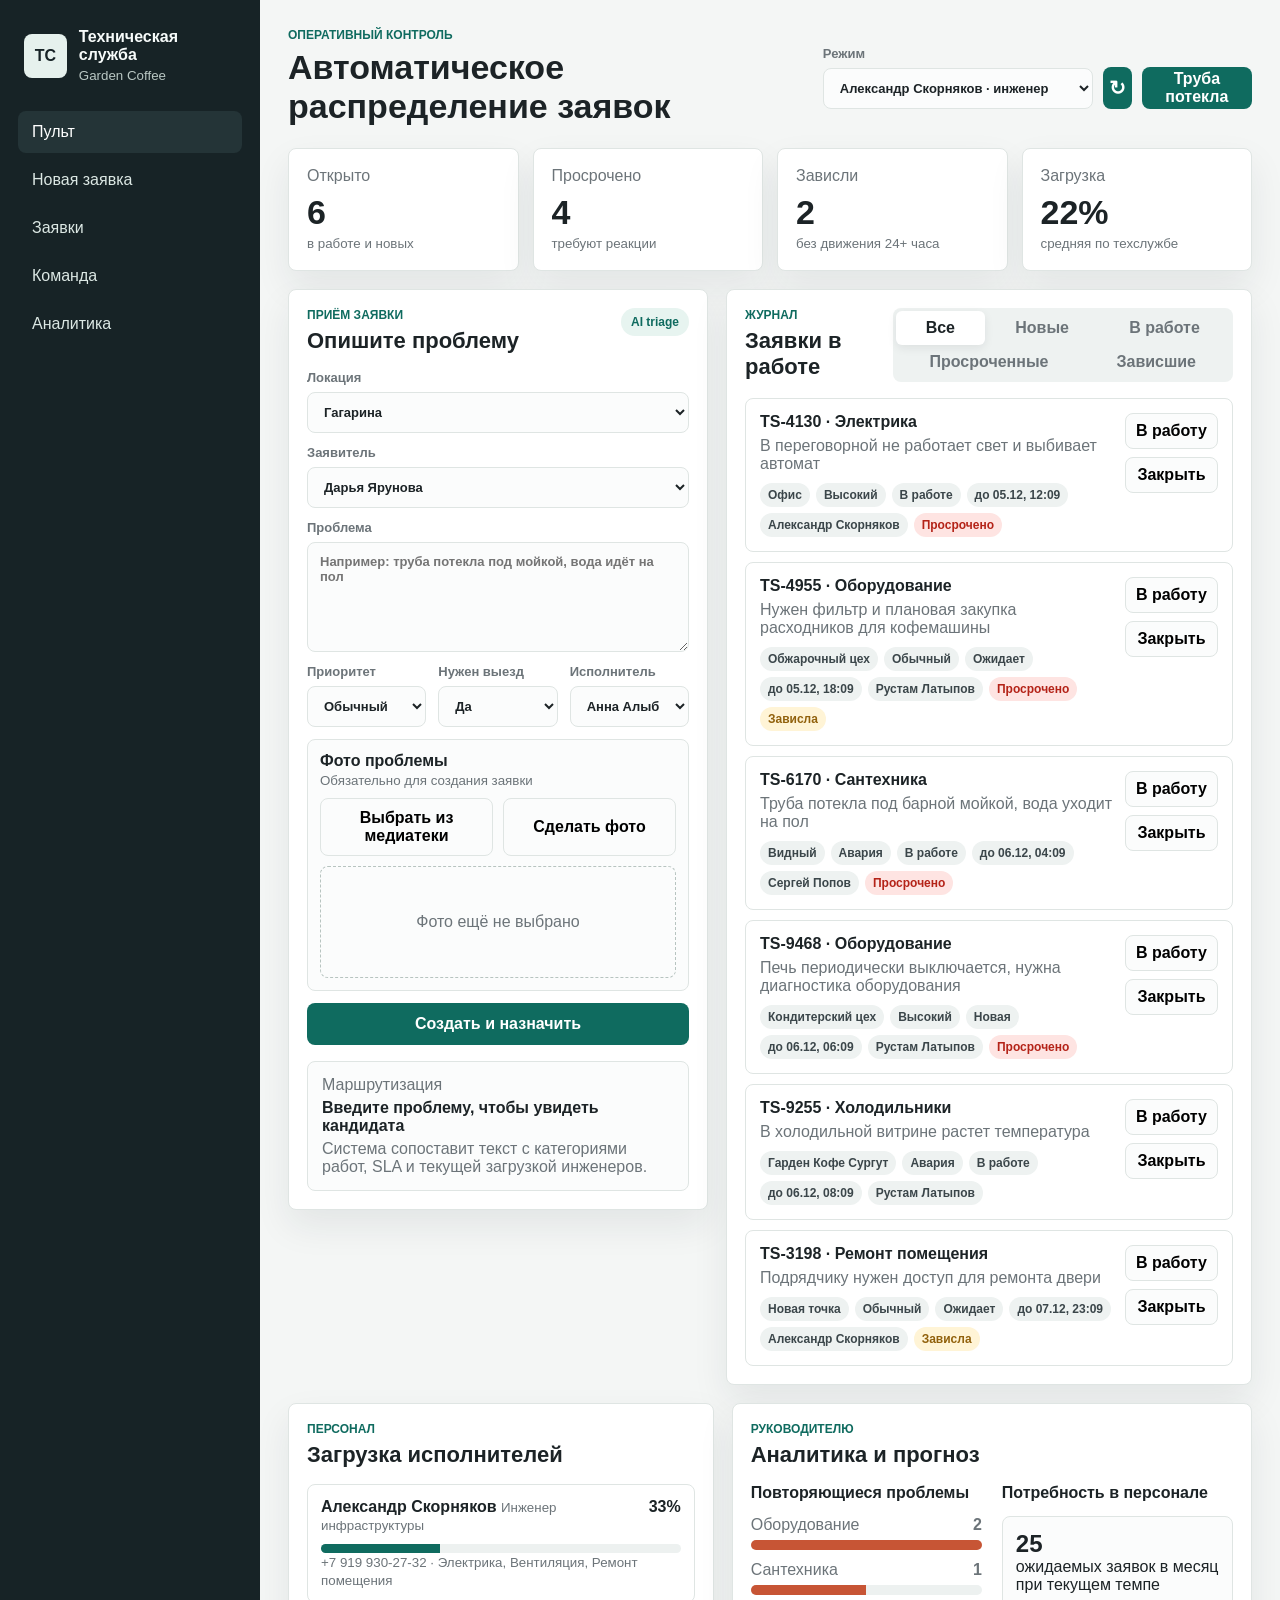
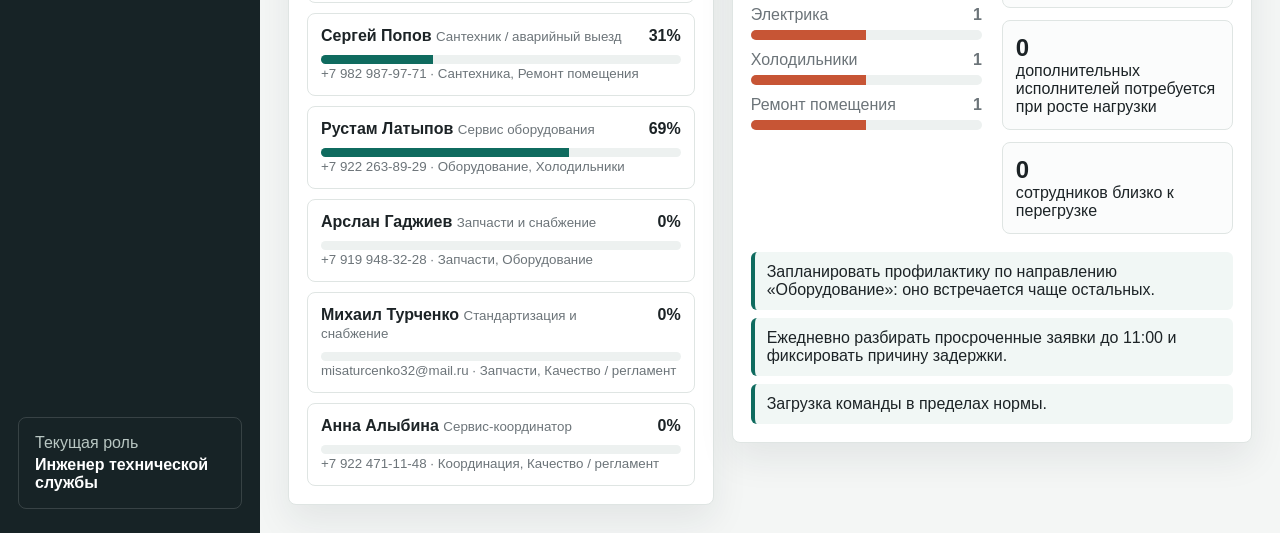
==== commit 3d9a4f8b: "Require photo when creating tickets" ====
--- a/index.html
+++ b/index.html
@@ -111,6 +111,23 @@
                 <select id="assigneeInput"></select>
               </label>
             </div>
+            <div class="photo-field full">
+              <div class="photo-field-head">
+                <div>
+                  <span>Фото проблемы</span>
+                  <small>Обязательно для создания заявки</small>
+                </div>
+              </div>
+              <div class="photo-actions">
+                <button type="button" id="requestLibraryButton">Выбрать из медиатеки</button>
+                <button type="button" id="requestCameraButton">Сделать фото</button>
+              </div>
+              <input id="requestPhotoInput" type="file" accept="image/*" hidden />
+              <input id="requestCameraInput" type="file" accept="image/*" capture="environment" hidden />
+              <div class="photo-preview compact" id="requestPhotoPreview">
+                <span>Фото ещё не выбрано</span>
+              </div>
+            </div>
             <button class="primary full" type="submit">Создать и назначить</button>
           </form>
           <div class="decision" id="decisionBox">
@@ -197,6 +214,6 @@
       </div>
     </div>
 
-    <script src="./app.js?v=20260706-1"></script>
+    <script src="./app.js?v=20260706-2"></script>
   </body>
 </html>
--- a/styles.css
+++ b/styles.css
@@ -501,6 +501,37 @@
   font-weight: 800;
 }
 
+.photo-field {
+  display: grid;
+  gap: 10px;
+  border: 1px solid var(--line);
+  border-radius: 8px;
+  padding: 12px;
+  background: #fbfcfc;
+}
+
+.photo-field-head {
+  display: flex;
+  align-items: center;
+  justify-content: space-between;
+  gap: 12px;
+}
+
+.photo-field-head span,
+.photo-field-head small {
+  display: block;
+}
+
+.photo-field-head span {
+  color: var(--ink);
+  font-weight: 800;
+}
+
+.photo-field-head small {
+  color: var(--muted);
+  margin-top: 3px;
+}
+
 .modal-actions .primary {
   border-color: var(--accent);
   background: var(--accent);
@@ -530,6 +561,15 @@
   max-height: 280px;
   object-fit: contain;
   border-radius: 6px;
+}
+
+.photo-preview.compact {
+  min-height: 112px;
+  margin: 0;
+}
+
+.photo-preview.compact img {
+  max-height: 180px;
 }
 
 .engineer {
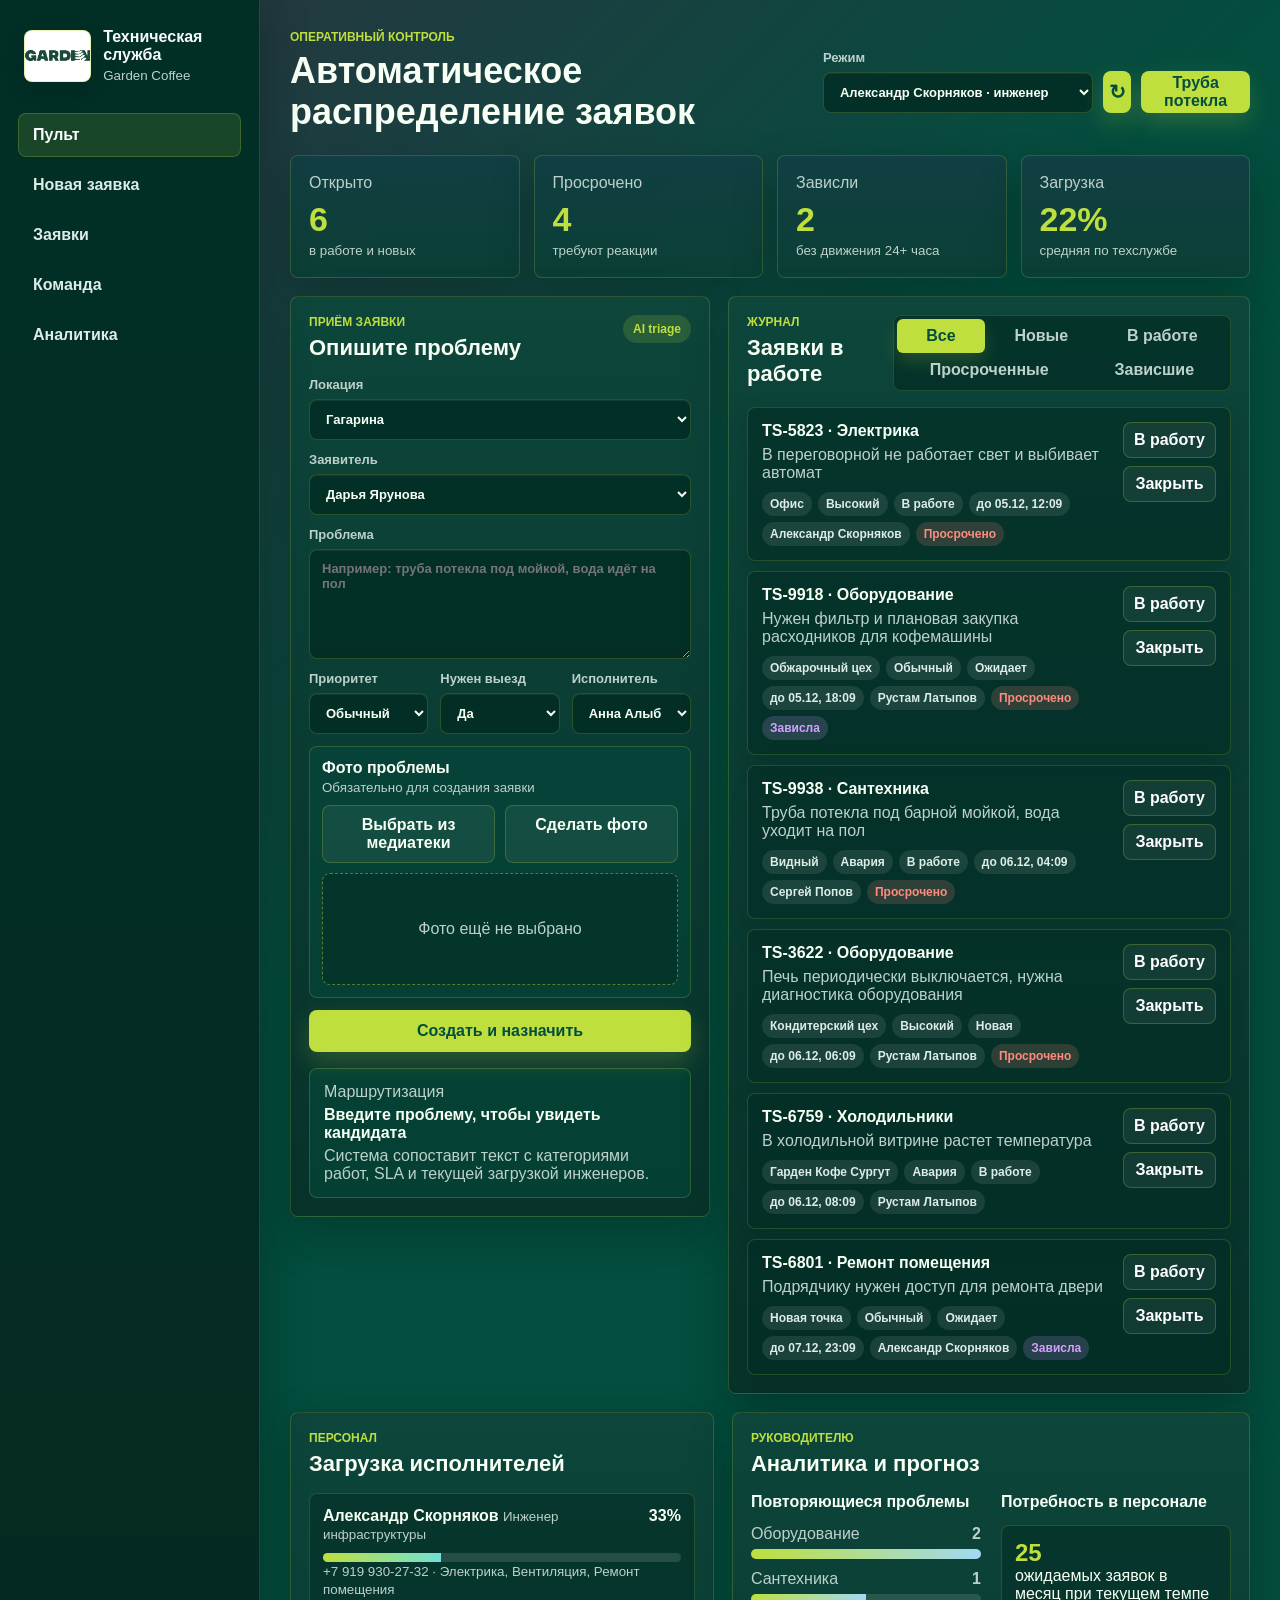
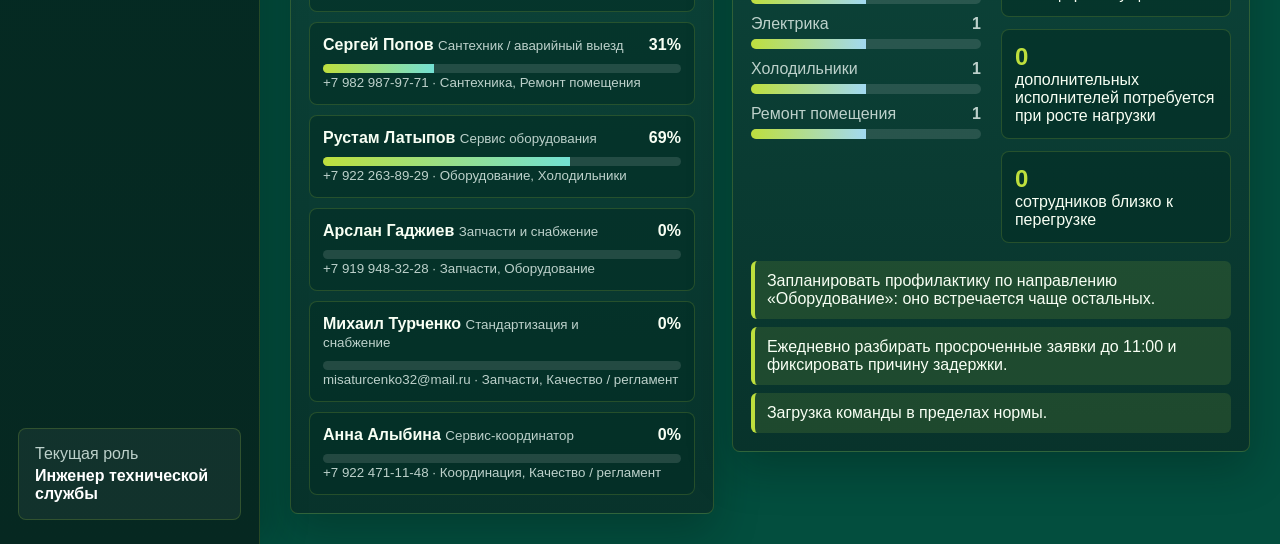
==== commit 6ad89f4d: "Apply Garden brand styling" ====
--- a/index.html
+++ b/index.html
@@ -3,13 +3,15 @@
   <head>
     <meta charset="UTF-8" />
     <meta name="viewport" content="width=device-width, initial-scale=1.0" />
-    <title>Техническая служба</title>
+    <title>Garden Coffee · Техническая служба</title>
     <link rel="stylesheet" href="./styles.css" />
   </head>
   <body>
     <aside class="sidebar">
       <div class="brand">
-        <span class="brand-mark">ТС</span>
+        <span class="brand-logo-box">
+          <img class="brand-logo" src="./assets/garden-logo.png" alt="Garden Coffee" />
+        </span>
         <div>
           <strong>Техническая служба</strong>
           <small>Garden Coffee</small>
@@ -119,11 +121,11 @@
                 </div>
               </div>
               <div class="photo-actions">
-                <button type="button" id="requestLibraryButton">Выбрать из медиатеки</button>
-                <button type="button" id="requestCameraButton">Сделать фото</button>
+                <label class="photo-choice" id="requestLibraryButton" for="requestPhotoInput" role="button" tabindex="0">Выбрать из медиатеки</label>
+                <label class="photo-choice" id="requestCameraButton" for="requestCameraInput" role="button" tabindex="0">Сделать фото</label>
               </div>
-              <input id="requestPhotoInput" type="file" accept="image/*" hidden />
-              <input id="requestCameraInput" type="file" accept="image/*" capture="environment" hidden />
+              <input class="visually-hidden-file" id="requestPhotoInput" type="file" accept="image/*" />
+              <input class="visually-hidden-file" id="requestCameraInput" type="file" accept="image/*" capture="environment" />
               <div class="photo-preview compact" id="requestPhotoPreview">
                 <span>Фото ещё не выбрано</span>
               </div>
@@ -199,11 +201,11 @@
         </div>
         <p class="modal-copy">Перед закрытием приложите фото результата. На телефоне можно выбрать снимок из медиатеки или открыть камеру.</p>
         <div class="photo-actions">
-          <button type="button" id="libraryButton">Выбрать из медиатеки</button>
-          <button type="button" id="cameraButton">Сделать фото</button>
-        </div>
-        <input id="completionPhotoInput" type="file" accept="image/*" hidden />
-        <input id="completionCameraInput" type="file" accept="image/*" capture="environment" hidden />
+          <label class="photo-choice" id="libraryButton" for="completionPhotoInput" role="button" tabindex="0">Выбрать из медиатеки</label>
+          <label class="photo-choice" id="cameraButton" for="completionCameraInput" role="button" tabindex="0">Сделать фото</label>
+        </div>
+        <input class="visually-hidden-file" id="completionPhotoInput" type="file" accept="image/*" />
+        <input class="visually-hidden-file" id="completionCameraInput" type="file" accept="image/*" capture="environment" />
         <div class="photo-preview" id="completionPreview">
           <span>Фото ещё не выбрано</span>
         </div>
--- a/styles.css
+++ b/styles.css
@@ -1,16 +1,22 @@
 :root {
-  color-scheme: light;
-  --bg: #f4f6f5;
-  --surface: #ffffff;
-  --ink: #1c2326;
-  --muted: #6c7479;
-  --line: #dfe5e3;
-  --accent: #0f6b5f;
-  --accent-2: #c75535;
-  --warning: #d89118;
-  --danger: #b42318;
-  --ok: #18864b;
-  --shadow: 0 16px 36px rgba(27, 42, 45, 0.08);
+  color-scheme: dark;
+  --bg: #034e3e;
+  --surface: #0b3f35;
+  --surface-warm: #123f44;
+  --ink: #f8fff4;
+  --muted: #bdd1cb;
+  --line: rgba(190, 223, 61, 0.2);
+  --accent: #bedf3d;
+  --accent-deep: #034e3e;
+  --accent-soft: rgba(190, 223, 61, 0.16);
+  --accent-2: #a2d9f1;
+  --violet: #d3a2fc;
+  --mint: #73e0d3;
+  --navy: #2e3242;
+  --warning: #d3a2fc;
+  --danger: #ff8b7f;
+  --ok: #bedf3d;
+  --shadow: 0 18px 44px rgba(0, 18, 15, 0.28);
 }
 
 * {
@@ -20,7 +26,9 @@
 body {
   margin: 0;
   min-height: 100vh;
-  background: var(--bg);
+  background:
+    linear-gradient(135deg, rgba(46, 50, 66, 0.92), rgba(3, 78, 62, 0.74) 38%, rgba(3, 78, 62, 0.98)),
+    var(--bg);
   color: var(--ink);
   font-family: Inter, "Segoe UI", Arial, sans-serif;
   display: grid;
@@ -30,41 +38,54 @@
 button,
 select,
 textarea,
-input {
+input,
+.photo-choice {
   font: inherit;
 }
 
-button {
+button,
+.photo-choice {
   cursor: pointer;
 }
 
 .sidebar {
   min-height: 100vh;
   padding: 24px 18px;
-  background: #172326;
+  background:
+    linear-gradient(180deg, #012f26 0%, #062821 100%);
   color: #f7fbfa;
   display: flex;
   flex-direction: column;
   position: sticky;
   top: 0;
+  border-right: 1px solid rgba(190, 223, 61, 0.18);
+  box-shadow: 12px 0 34px rgba(0, 18, 15, 0.22);
 }
 
 .brand {
   display: flex;
   align-items: center;
   gap: 12px;
-  padding: 4px 6px 28px;
-}
-
-.brand-mark {
-  width: 44px;
-  height: 44px;
-  display: grid;
-  place-items: center;
-  background: #e6f1ed;
-  color: #172326;
-  border-radius: 8px;
-  font-weight: 800;
+  padding: 4px 6px 30px;
+}
+
+.brand-logo-box {
+  width: 82px;
+  height: 52px;
+  display: flex;
+  align-items: center;
+  justify-content: center;
+  background: #ffffff;
+  border-radius: 8px;
+  border: 1px solid rgba(190, 223, 61, 0.4);
+  box-shadow: 0 10px 24px rgba(0, 18, 15, 0.18);
+  overflow: hidden;
+}
+
+.brand-logo {
+  width: 70px;
+  height: auto;
+  display: block;
 }
 
 .brand strong,
@@ -73,7 +94,7 @@
 }
 
 .brand small {
-  color: #b9c7c3;
+  color: var(--muted);
   margin-top: 4px;
 }
 
@@ -83,24 +104,28 @@
 }
 
 .nav a {
-  color: #dce8e4;
+  color: #dcece7;
   text-decoration: none;
   padding: 12px 14px;
   border-radius: 8px;
+  font-weight: 750;
+  border: 1px solid transparent;
 }
 
 .nav a.active,
 .nav a:hover {
-  background: #243437;
+  background: rgba(190, 223, 61, 0.13);
+  border-color: rgba(190, 223, 61, 0.22);
   color: #ffffff;
 }
 
 .sidebar-footer {
   margin-top: auto;
   padding: 16px;
-  border: 1px solid rgba(255, 255, 255, 0.14);
-  border-radius: 8px;
-  color: #b9c7c3;
+  border: 1px solid rgba(190, 223, 61, 0.18);
+  border-radius: 8px;
+  color: var(--muted);
+  background: rgba(255, 255, 255, 0.05);
 }
 
 .sidebar-footer strong,
@@ -114,7 +139,7 @@
 }
 
 .app {
-  padding: 28px;
+  padding: 30px;
   min-width: 0;
 }
 
@@ -132,7 +157,7 @@
   text-transform: uppercase;
   font-size: 12px;
   letter-spacing: 0;
-  font-weight: 800;
+  font-weight: 900;
 }
 
 h1,
@@ -144,8 +169,9 @@
 
 h1 {
   margin-bottom: 0;
-  font-size: 34px;
+  font-size: 36px;
   line-height: 1.15;
+  color: var(--ink);
 }
 
 h2 {
@@ -175,9 +201,16 @@
   border-radius: 8px;
   min-height: 42px;
   padding: 0 16px;
-  color: #fff;
+  color: var(--accent-deep);
   background: var(--accent);
   font-weight: 800;
+  box-shadow: 0 10px 24px rgba(190, 223, 61, 0.2);
+}
+
+.primary:hover,
+.icon-button:hover {
+  background: var(--accent-2);
+  color: var(--navy);
 }
 
 .icon-button {
@@ -207,6 +240,9 @@
 
 .metrics article {
   padding: 18px;
+  background:
+    linear-gradient(180deg, rgba(18, 63, 68, 0.96) 0%, rgba(11, 63, 53, 0.96) 100%);
+  border-color: rgba(190, 223, 61, 0.2);
 }
 
 .metrics span,
@@ -218,6 +254,7 @@
   display: block;
   margin: 8px 0 2px;
   font-size: 34px;
+  color: var(--accent);
 }
 
 .workspace,
@@ -235,6 +272,8 @@
 
 .panel {
   padding: 18px;
+  background:
+    linear-gradient(180deg, rgba(13, 70, 59, 0.98) 0%, rgba(8, 51, 43, 0.98) 100%);
 }
 
 .panel-head {
@@ -246,7 +285,7 @@
 }
 
 .status-dot {
-  background: #e7f4f0;
+  background: var(--accent-soft);
   color: var(--accent);
   border-radius: 999px;
   padding: 7px 10px;
@@ -281,13 +320,21 @@
   border-radius: 8px;
   padding: 11px 12px;
   color: var(--ink);
-  background: #fbfcfc;
+  background: rgba(2, 45, 37, 0.86);
+  box-shadow: inset 0 1px 0 rgba(255, 255, 255, 0.06);
+}
+
+select:focus,
+textarea:focus,
+input:focus {
+  outline: 2px solid rgba(190, 223, 61, 0.24);
+  border-color: rgba(190, 223, 61, 0.56);
 }
 
 select:disabled,
 textarea:disabled {
-  color: #4b565a;
-  background: #eef2f1;
+  color: #d8e7e2;
+  background: rgba(46, 50, 66, 0.52);
   opacity: 1;
 }
 
@@ -302,10 +349,10 @@
 
 .decision {
   margin-top: 16px;
-  border: 1px solid var(--line);
+  border: 1px solid rgba(190, 223, 61, 0.22);
   border-radius: 8px;
   padding: 14px;
-  background: #fbfcfc;
+  background: rgba(3, 78, 62, 0.48);
 }
 
 .decision span,
@@ -325,9 +372,10 @@
 .segmented {
   display: flex;
   flex-wrap: wrap;
-  background: #eef2f1;
+  background: rgba(2, 45, 37, 0.74);
   border-radius: 8px;
   padding: 3px;
+  border: 1px solid rgba(190, 223, 61, 0.16);
 }
 
 .segmented button {
@@ -341,9 +389,9 @@
 }
 
 .segmented button.active {
-  background: #fff;
-  color: var(--ink);
-  box-shadow: 0 3px 10px rgba(20, 30, 34, 0.08);
+  background: var(--accent);
+  color: var(--accent-deep);
+  box-shadow: 0 8px 18px rgba(190, 223, 61, 0.18);
 }
 
 .ticket-list,
@@ -353,13 +401,14 @@
 }
 
 .ticket {
-  border: 1px solid var(--line);
+  border: 1px solid rgba(190, 223, 61, 0.18);
   border-radius: 8px;
   padding: 14px;
   display: grid;
   grid-template-columns: minmax(0, 1fr) auto;
   gap: 12px;
-  background: #fff;
+  background: rgba(2, 45, 37, 0.64);
+  box-shadow: 0 10px 24px rgba(0, 18, 15, 0.18);
 }
 
 .ticket strong {
@@ -381,24 +430,24 @@
 .tag {
   border-radius: 999px;
   padding: 5px 8px;
-  background: #eef2f1;
-  color: #3b464a;
+  background: rgba(255, 255, 255, 0.09);
+  color: #dcece7;
   font-size: 12px;
   font-weight: 800;
 }
 
 .tag.danger {
-  background: #fee4e2;
+  background: rgba(255, 139, 127, 0.17);
   color: var(--danger);
 }
 
 .tag.warning {
-  background: #fff4d6;
-  color: #91610c;
+  background: rgba(211, 162, 252, 0.17);
+  color: var(--violet);
 }
 
 .tag.ok {
-  background: #dcf4e7;
+  background: rgba(190, 223, 61, 0.17);
   color: var(--ok);
 }
 
@@ -409,11 +458,16 @@
 }
 
 .ticket-actions button {
-  border: 1px solid var(--line);
-  background: #fbfcfc;
+  border: 1px solid rgba(190, 223, 61, 0.24);
+  background: rgba(255, 255, 255, 0.06);
   border-radius: 8px;
   padding: 8px 10px;
   font-weight: 800;
+}
+
+.ticket-actions button:hover {
+  border-color: rgba(190, 223, 61, 0.5);
+  background: rgba(190, 223, 61, 0.12);
 }
 
 .completion-proof {
@@ -422,10 +476,10 @@
   grid-template-columns: 84px minmax(0, 1fr);
   gap: 10px;
   align-items: center;
-  border: 1px solid var(--line);
+  border: 1px solid rgba(190, 223, 61, 0.18);
   border-radius: 8px;
   padding: 8px;
-  background: #fbfcfc;
+  background: rgba(3, 78, 62, 0.4);
 }
 
 .completion-proof img {
@@ -462,8 +516,8 @@
   max-height: calc(100vh - 36px);
   overflow: auto;
   border-radius: 8px;
-  background: var(--surface);
-  border: 1px solid var(--line);
+  background: linear-gradient(180deg, #0d463b, var(--surface-warm));
+  border: 1px solid rgba(190, 223, 61, 0.22);
   box-shadow: var(--shadow);
   padding: 20px;
 }
@@ -493,21 +547,49 @@
 }
 
 .photo-actions button,
+.photo-actions .photo-choice,
 .modal-actions button {
-  border: 1px solid var(--line);
-  background: #fbfcfc;
+  border: 1px solid rgba(190, 223, 61, 0.22);
+  background: rgba(255, 255, 255, 0.06);
   border-radius: 8px;
   padding: 10px 12px;
   font-weight: 800;
+  color: var(--ink);
+  text-align: center;
+  min-height: 42px;
+}
+
+.photo-actions button:hover,
+.photo-actions .photo-choice:hover,
+.modal-actions button:hover {
+  border-color: rgba(190, 223, 61, 0.5);
+  background: rgba(190, 223, 61, 0.12);
+}
+
+.photo-actions .photo-choice:focus-visible {
+  outline: 2px solid rgba(190, 223, 61, 0.5);
+  outline-offset: 2px;
+}
+
+.visually-hidden-file {
+  position: absolute;
+  width: 1px;
+  height: 1px;
+  padding: 0;
+  margin: -1px;
+  overflow: hidden;
+  clip: rect(0, 0, 0, 0);
+  white-space: nowrap;
+  border: 0;
 }
 
 .photo-field {
   display: grid;
   gap: 10px;
-  border: 1px solid var(--line);
+  border: 1px solid rgba(190, 223, 61, 0.2);
   border-radius: 8px;
   padding: 12px;
-  background: #fbfcfc;
+  background: rgba(3, 78, 62, 0.42);
 }
 
 .photo-field-head {
@@ -535,7 +617,7 @@
 .modal-actions .primary {
   border-color: var(--accent);
   background: var(--accent);
-  color: #fff;
+  color: var(--accent-deep);
 }
 
 .modal-actions .primary:disabled {
@@ -546,13 +628,13 @@
 .photo-preview {
   min-height: 150px;
   margin: 14px 0;
-  border: 1px dashed #b7c4c0;
+  border: 1px dashed rgba(190, 223, 61, 0.44);
   border-radius: 8px;
   display: grid;
   place-items: center;
   padding: 12px;
   color: var(--muted);
-  background: #fbfcfc;
+  background: rgba(2, 45, 37, 0.58);
   text-align: center;
 }
 
@@ -573,9 +655,10 @@
 }
 
 .engineer {
-  border: 1px solid var(--line);
+  border: 1px solid rgba(190, 223, 61, 0.18);
   border-radius: 8px;
   padding: 13px;
+  background: rgba(2, 45, 37, 0.58);
 }
 
 .engineer-top {
@@ -591,7 +674,7 @@
 
 .loadbar {
   height: 9px;
-  background: #edf1f0;
+  background: rgba(255, 255, 255, 0.12);
   border-radius: 999px;
   overflow: hidden;
 }
@@ -599,11 +682,11 @@
 .loadbar span {
   display: block;
   height: 100%;
-  background: var(--accent);
+  background: linear-gradient(90deg, var(--accent), var(--mint));
 }
 
 .loadbar span.hot {
-  background: var(--accent-2);
+  background: var(--violet);
 }
 
 .analytics-grid {
@@ -632,14 +715,14 @@
 .bar {
   height: 10px;
   border-radius: 999px;
-  background: #edf1f0;
+  background: rgba(255, 255, 255, 0.12);
   overflow: hidden;
 }
 
 .bar span {
   display: block;
   height: 100%;
-  background: var(--accent-2);
+  background: linear-gradient(90deg, var(--accent), var(--accent-2));
 }
 
 .forecast {
@@ -648,15 +731,16 @@
 }
 
 .forecast-card {
-  border: 1px solid var(--line);
+  border: 1px solid rgba(190, 223, 61, 0.18);
   border-radius: 8px;
   padding: 13px;
-  background: #fbfcfc;
+  background: rgba(2, 45, 37, 0.58);
 }
 
 .forecast-card strong {
   display: block;
   font-size: 24px;
+  color: var(--accent);
 }
 
 .recommendations {
@@ -667,7 +751,7 @@
 
 .recommendation {
   border-left: 4px solid var(--accent);
-  background: #f1f7f5;
+  background: rgba(190, 223, 61, 0.12);
   padding: 11px 12px;
   border-radius: 6px;
 }
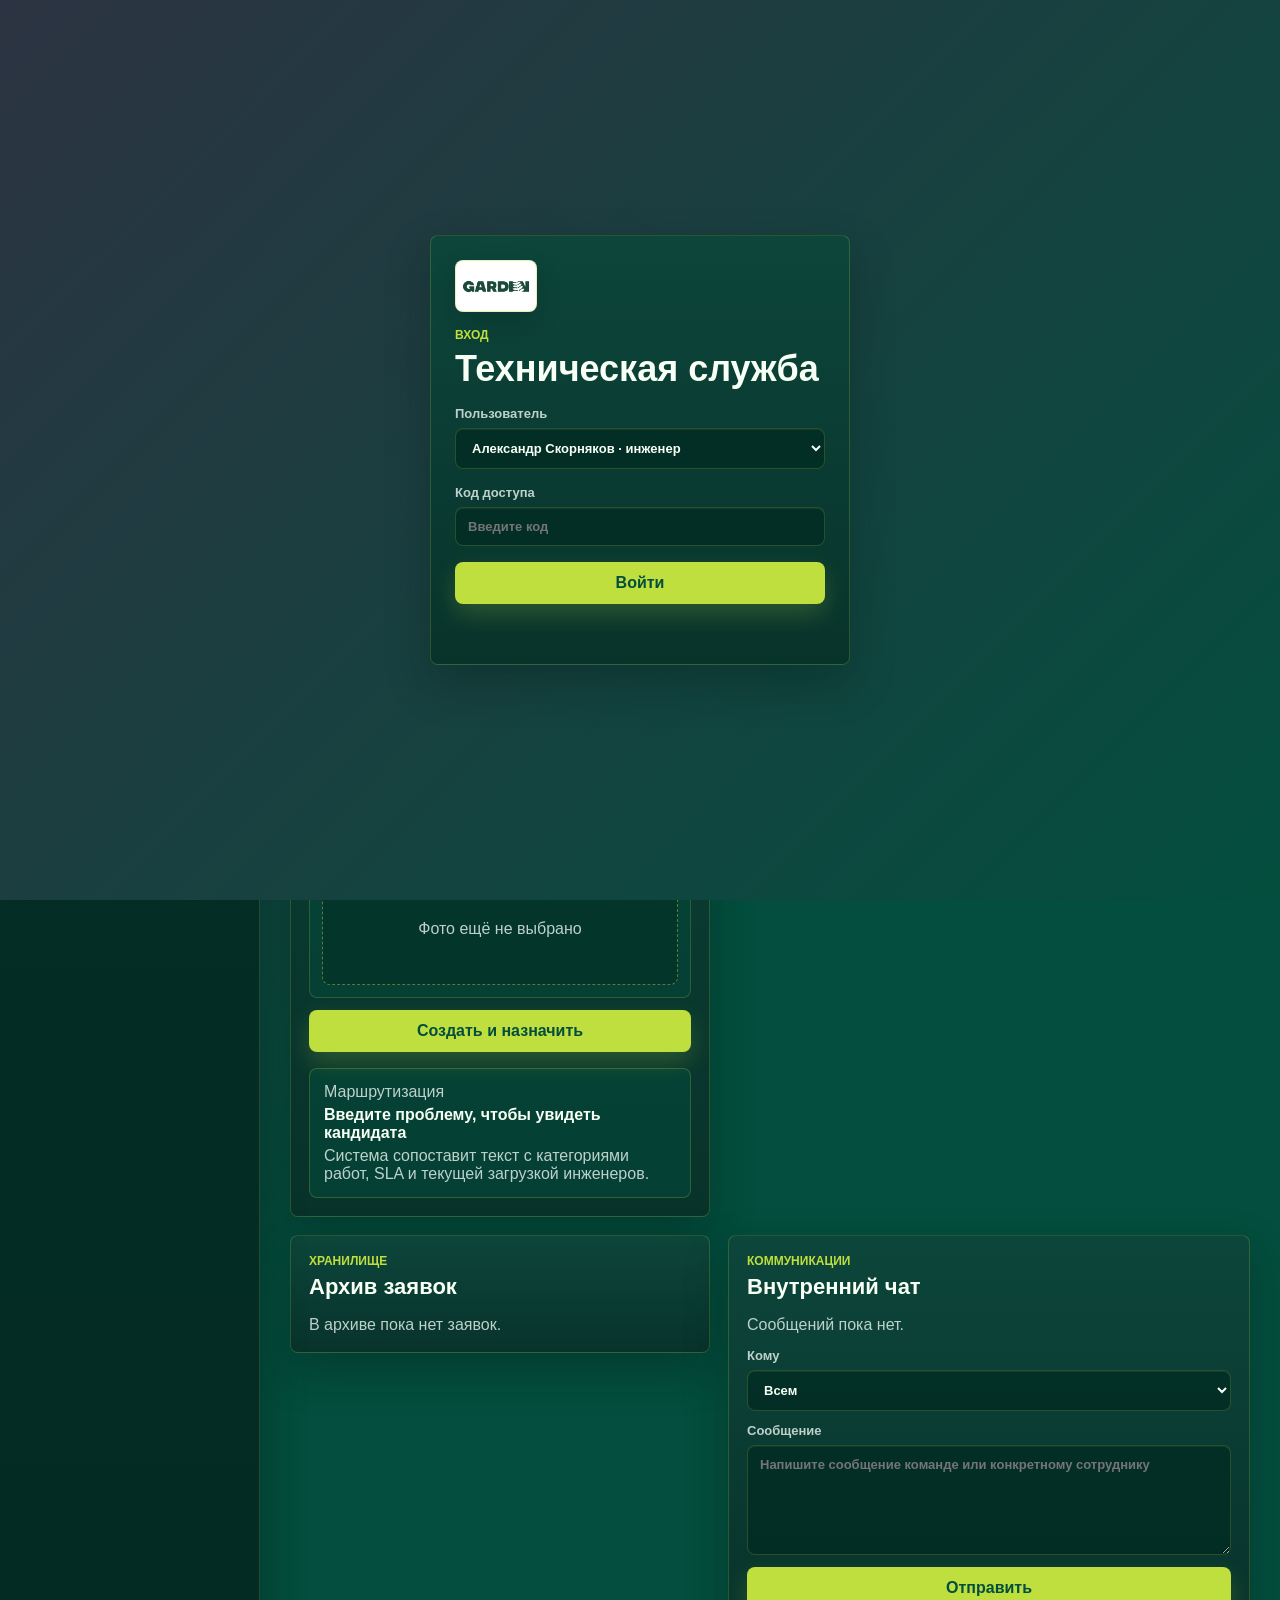
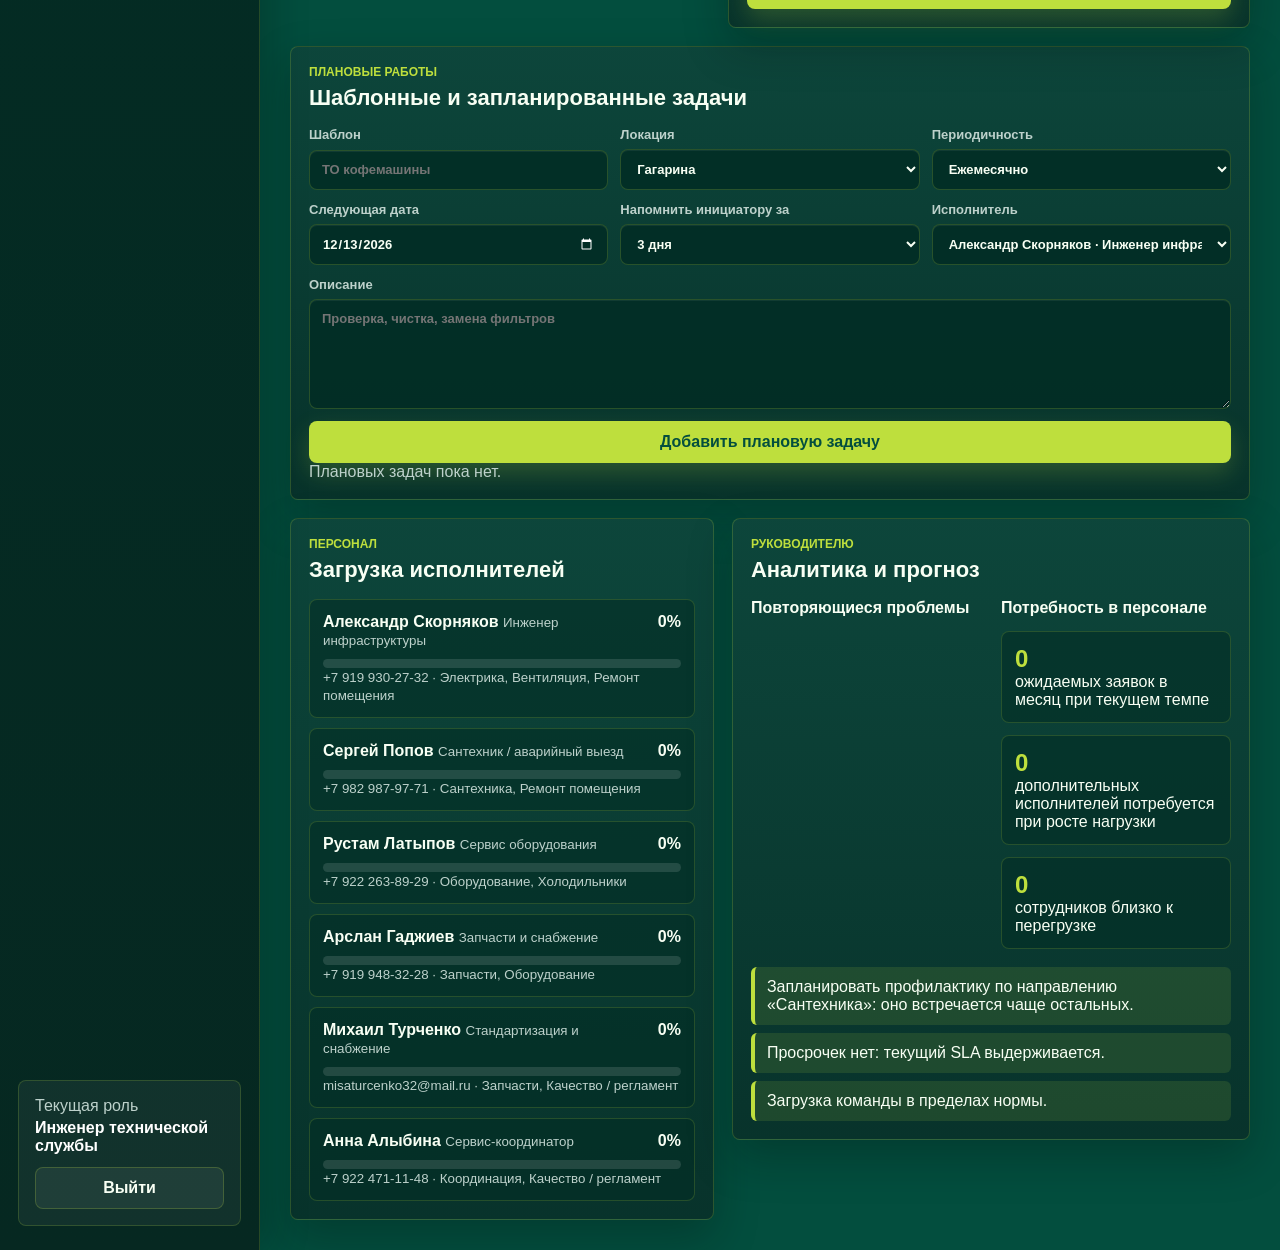
==== commit b95968bb: "Add auth archive chat and scheduled tasks" ====
--- a/index.html
+++ b/index.html
@@ -7,6 +7,28 @@
     <link rel="stylesheet" href="./styles.css" />
   </head>
   <body>
+    <div class="auth-screen" id="authScreen">
+      <form class="auth-card" id="loginForm">
+        <span class="brand-logo-box">
+          <img class="brand-logo" src="./assets/garden-logo.png" alt="Garden Coffee" />
+        </span>
+        <div>
+          <p class="eyebrow">Вход</p>
+          <h1>Техническая служба</h1>
+        </div>
+        <label>
+          Пользователь
+          <select id="loginUserInput"></select>
+        </label>
+        <label>
+          Код доступа
+          <input id="loginCodeInput" type="password" inputmode="numeric" autocomplete="current-password" placeholder="Введите код" />
+        </label>
+        <button class="primary" type="submit">Войти</button>
+        <p class="auth-error" id="authError"></p>
+      </form>
+    </div>
+
     <aside class="sidebar">
       <div class="brand">
         <span class="brand-logo-box">
@@ -21,12 +43,16 @@
         <a href="#dashboard" class="active" data-full-only>Пульт</a>
         <a href="#new-ticket">Новая заявка</a>
         <a href="#tickets">Заявки</a>
+        <a href="#archive" data-full-only>Архив</a>
+        <a href="#chat">Чат</a>
+        <a href="#templates" data-full-only>Планы</a>
         <a href="#team" data-full-only>Команда</a>
         <a href="#analytics" data-full-only>Аналитика</a>
       </nav>
       <div class="sidebar-footer">
         <span>Текущая роль</span>
         <strong id="sidebarRole">Инженер</strong>
+        <button class="ghost full" id="logoutButton" type="button">Выйти</button>
       </div>
     </aside>
 
@@ -41,7 +67,7 @@
             Режим
             <select id="roleInput"></select>
           </label>
-          <button class="icon-button" id="seedButton" title="Сгенерировать поток заявок" data-full-only>↻</button>
+          <button class="icon-button" id="seedButton" title="Обновить список заявок" data-full-only>↻</button>
           <button class="primary" id="quickPipe">Труба потекла</button>
         </div>
       </section>
@@ -106,6 +132,7 @@
                 <select id="visitInput">
                   <option value="yes">Да</option>
                   <option value="no">Нет</option>
+                  <option value="unsure">Сомневаюсь</option>
                 </select>
               </label>
               <label>
@@ -153,8 +180,110 @@
               <button data-filter="stale">Зависшие</button>
             </div>
           </div>
+          <div class="ticket-tools">
+            <label>
+              Поиск
+              <input id="ticketSearchInput" type="search" placeholder="Кофейня, человек, текст или номер" />
+            </label>
+            <label data-full-only>
+              Человек
+              <select id="personFilterInput"></select>
+            </label>
+            <label data-full-only>
+              Подрядчик
+              <select id="contractorFilterInput"></select>
+            </label>
+          </div>
           <div class="ticket-list" id="ticketList"></div>
         </section>
+      </section>
+
+      <section class="workspace secondary-workspace">
+        <section id="archive" class="panel" data-full-only>
+          <div class="panel-head">
+            <div>
+              <p class="eyebrow">Хранилище</p>
+              <h2>Архив заявок</h2>
+            </div>
+          </div>
+          <div class="ticket-list" id="archiveList"></div>
+        </section>
+
+        <section id="chat" class="panel">
+          <div class="panel-head">
+            <div>
+              <p class="eyebrow">Коммуникации</p>
+              <h2>Внутренний чат</h2>
+            </div>
+          </div>
+          <div class="chat-list" id="chatList"></div>
+          <form class="chat-form" id="chatForm">
+            <label>
+              Кому
+              <select id="chatRecipientInput">
+                <option value="all">Всем</option>
+              </select>
+            </label>
+            <label class="full">
+              Сообщение
+              <textarea id="chatMessageInput" rows="3" placeholder="Напишите сообщение команде или конкретному сотруднику"></textarea>
+            </label>
+            <button class="primary full" type="submit">Отправить</button>
+          </form>
+        </section>
+      </section>
+
+      <section id="templates" class="panel templates-panel" data-full-only>
+        <div class="panel-head">
+          <div>
+            <p class="eyebrow">Плановые работы</p>
+            <h2>Шаблонные и запланированные задачи</h2>
+          </div>
+        </div>
+        <form id="templateForm" class="ticket-form">
+          <div class="form-row">
+            <label>
+              Шаблон
+              <input id="templateTitleInput" required placeholder="ТО кофемашины" />
+            </label>
+            <label>
+              Локация
+              <select id="templateLocationInput"></select>
+            </label>
+            <label>
+              Периодичность
+              <select id="templateFrequencyInput">
+                <option value="weekly">Еженедельно</option>
+                <option value="monthly" selected>Ежемесячно</option>
+                <option value="quarterly">Ежеквартально</option>
+              </select>
+            </label>
+          </div>
+          <div class="form-row">
+            <label>
+              Следующая дата
+              <input id="templateDateInput" type="date" required />
+            </label>
+            <label>
+              Напомнить инициатору за
+              <select id="templateReminderInput">
+                <option value="1">1 день</option>
+                <option value="3" selected>3 дня</option>
+                <option value="7">7 дней</option>
+              </select>
+            </label>
+            <label>
+              Исполнитель
+              <select id="templateAssigneeInput"></select>
+            </label>
+          </div>
+          <label class="full">
+            Описание
+            <textarea id="templateDescriptionInput" rows="3" placeholder="Проверка, чистка, замена фильтров"></textarea>
+          </label>
+          <button class="primary full" type="submit">Добавить плановую задачу</button>
+        </form>
+        <div class="engineer-list" id="templateList"></div>
       </section>
 
       <section class="lower-grid" data-full-only>
@@ -199,7 +328,21 @@
           </div>
           <button class="icon-button" type="button" id="completionCancel" title="Закрыть">×</button>
         </div>
-        <p class="modal-copy">Перед закрытием приложите фото результата. На телефоне можно выбрать снимок из медиатеки или открыть камеру.</p>
+        <p class="modal-copy">Для закрытия достаточно фото или комментария. Укажите итог выполнения.</p>
+        <div class="form-row">
+          <label>
+            Результат
+            <select id="completionResultInput">
+              <option value="done">Выполнено</option>
+              <option value="not_approved">Не согласовано</option>
+              <option value="deferred">Отложено до...</option>
+            </select>
+          </label>
+          <label>
+            Отложено до
+            <input id="completionDeferredInput" type="date" />
+          </label>
+        </div>
         <div class="photo-actions">
           <label class="photo-choice" id="libraryButton" for="completionPhotoInput" role="button" tabindex="0">Выбрать из медиатеки</label>
           <label class="photo-choice" id="cameraButton" for="completionCameraInput" role="button" tabindex="0">Сделать фото</label>
@@ -209,6 +352,10 @@
         <div class="photo-preview" id="completionPreview">
           <span>Фото ещё не выбрано</span>
         </div>
+        <label>
+          Комментарий
+          <textarea id="completionCommentInput" rows="3" placeholder="Что сделано или почему заявка не закрыта"></textarea>
+        </label>
         <div class="modal-actions">
           <button type="button" id="completionBack">Отмена</button>
           <button class="primary" type="button" id="completionConfirm" disabled>Подтвердить закрытие</button>
@@ -216,6 +363,72 @@
       </div>
     </div>
 
-    <script src="./app.js?v=20260706-2"></script>
+    <div class="modal-backdrop" id="editModal" hidden>
+      <div class="completion-modal" role="dialog" aria-modal="true" aria-labelledby="editTitle">
+        <div class="modal-head">
+          <div>
+            <p class="eyebrow">Редактирование</p>
+            <h2 id="editTitle">Заявка</h2>
+          </div>
+          <button class="icon-button" type="button" id="editCancel" title="Закрыть">×</button>
+        </div>
+        <form id="editForm" class="ticket-form">
+          <div class="form-row">
+            <label>
+              Локация
+              <select id="editLocationInput"></select>
+            </label>
+            <label>
+              Заявитель
+              <select id="editRequesterInput"></select>
+            </label>
+            <label>
+              Исполнитель
+              <select id="editAssigneeInput"></select>
+            </label>
+          </div>
+          <div class="form-row">
+            <label>
+              Приоритет
+              <select id="editPriorityInput">
+                <option value="critical">Авария</option>
+                <option value="high">Высокий</option>
+                <option value="normal">Обычный</option>
+                <option value="low">Низкий</option>
+              </select>
+            </label>
+            <label>
+              Статус
+              <select id="editStatusInput">
+                <option value="new">Новая</option>
+                <option value="in_progress">В работе</option>
+                <option value="waiting">Ожидает</option>
+                <option value="done">Готово</option>
+                <option value="not_approved">Не согласовано</option>
+                <option value="deferred">Отложено</option>
+              </select>
+            </label>
+            <label>
+              Нужен выезд
+              <select id="editVisitInput">
+                <option value="yes">Да</option>
+                <option value="no">Нет</option>
+                <option value="unsure">Сомневаюсь</option>
+              </select>
+            </label>
+          </div>
+          <label class="full">
+            Проблема
+            <textarea id="editDescriptionInput" rows="4"></textarea>
+          </label>
+          <div class="modal-actions full">
+            <button type="button" id="editBack">Отмена</button>
+            <button class="primary" type="submit">Сохранить</button>
+          </div>
+        </form>
+      </div>
+    </div>
+
+    <script src="./app.js?v=20260918-ops"></script>
   </body>
 </html>
--- a/styles.css
+++ b/styles.css
@@ -35,6 +35,40 @@
   grid-template-columns: 260px minmax(0, 1fr);
 }
 
+.auth-screen {
+  position: fixed;
+  inset: 0;
+  z-index: 50;
+  display: grid;
+  place-items: center;
+  padding: 20px;
+  background:
+    linear-gradient(135deg, rgba(46, 50, 66, 0.96), rgba(3, 78, 62, 0.94)),
+    var(--bg);
+}
+
+.auth-screen[hidden] {
+  display: none;
+}
+
+.auth-card {
+  width: min(420px, 100%);
+  display: grid;
+  gap: 16px;
+  padding: 24px;
+  border: 1px solid var(--line);
+  border-radius: 8px;
+  background: linear-gradient(180deg, rgba(13, 70, 59, 0.98), rgba(8, 51, 43, 0.98));
+  box-shadow: var(--shadow);
+}
+
+.auth-error {
+  min-height: 20px;
+  margin: 0;
+  color: var(--danger);
+  font-weight: 800;
+}
+
 button,
 select,
 textarea,
@@ -196,7 +230,8 @@
 }
 
 .primary,
-.icon-button {
+.icon-button,
+.ghost {
   border: 0;
   border-radius: 8px;
   min-height: 42px;
@@ -207,6 +242,15 @@
   box-shadow: 0 10px 24px rgba(190, 223, 61, 0.2);
 }
 
+.ghost {
+  width: 100%;
+  margin-top: 12px;
+  border: 1px solid rgba(190, 223, 61, 0.22);
+  color: var(--ink);
+  background: rgba(255, 255, 255, 0.06);
+  box-shadow: none;
+}
+
 .primary:hover,
 .icon-button:hover {
   background: var(--accent-2);
@@ -263,6 +307,11 @@
   grid-template-columns: minmax(320px, 420px) minmax(0, 1fr);
   gap: 18px;
   align-items: start;
+}
+
+.secondary-workspace,
+.templates-panel {
+  margin-top: 18px;
 }
 
 .lower-grid {
@@ -314,7 +363,8 @@
 }
 
 select,
-textarea {
+textarea,
+input {
   width: 100%;
   border: 1px solid var(--line);
   border-radius: 8px;
@@ -395,9 +445,17 @@
 }
 
 .ticket-list,
-.engineer-list {
+.engineer-list,
+.chat-list {
   display: grid;
   gap: 10px;
+}
+
+.ticket-tools {
+  display: grid;
+  grid-template-columns: 1.3fr 1fr 1fr;
+  gap: 10px;
+  margin-bottom: 14px;
 }
 
 .ticket {
@@ -455,6 +513,45 @@
   display: grid;
   align-content: start;
   gap: 8px;
+}
+
+.text-proof {
+  grid-template-columns: 1fr;
+}
+
+.chat-form {
+  display: grid;
+  gap: 12px;
+  margin-top: 14px;
+}
+
+.chat-message {
+  border: 1px solid rgba(190, 223, 61, 0.18);
+  border-radius: 8px;
+  padding: 12px;
+  background: rgba(2, 45, 37, 0.58);
+}
+
+.chat-message strong,
+.chat-message span {
+  display: block;
+}
+
+.chat-message span {
+  color: var(--muted);
+  font-size: 12px;
+  margin: 4px 0 8px;
+}
+
+.chat-message p,
+.engineer p {
+  color: var(--muted);
+  margin-bottom: 10px;
+}
+
+.empty {
+  margin: 0;
+  color: var(--muted);
 }
 
 .ticket-actions button {
@@ -775,8 +872,10 @@
   }
 
   .workspace,
+  .secondary-workspace,
   .lower-grid,
   .metrics,
+  .ticket-tools,
   .analytics-grid {
     grid-template-columns: 1fr;
   }
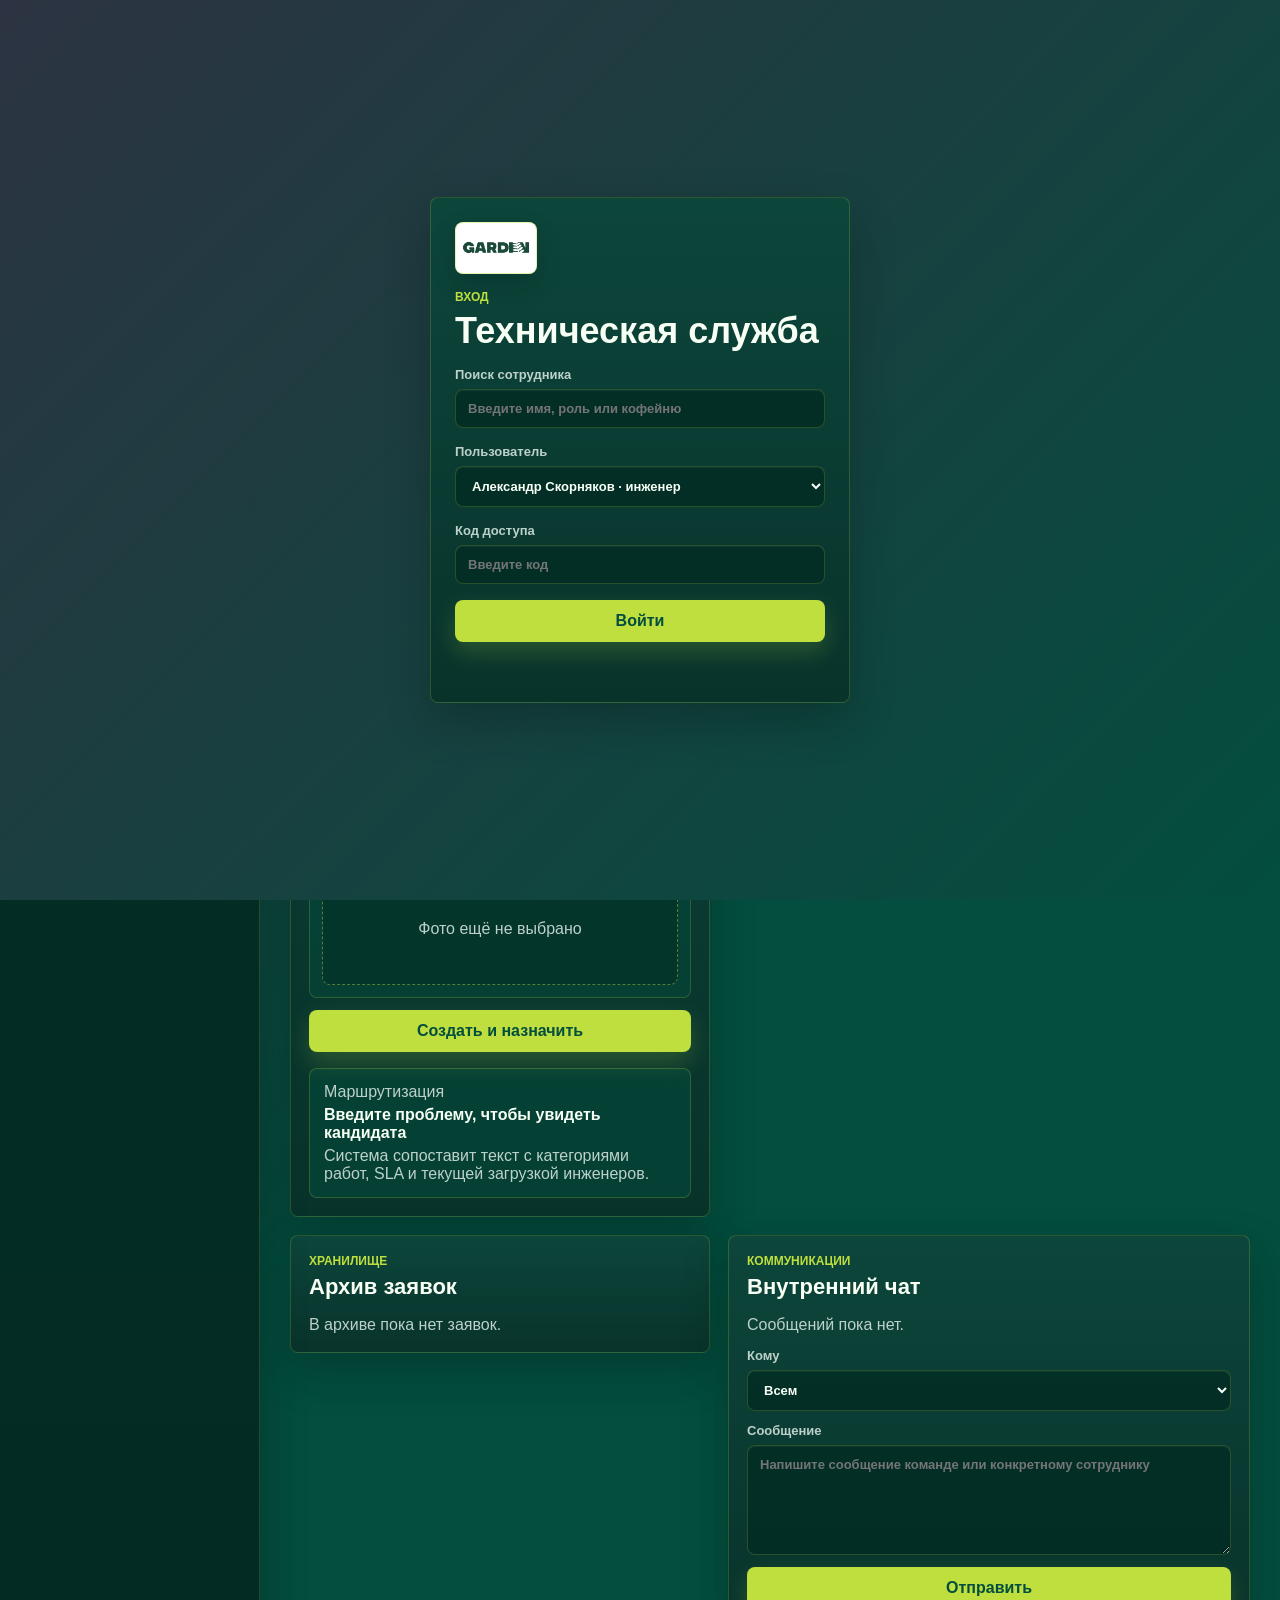
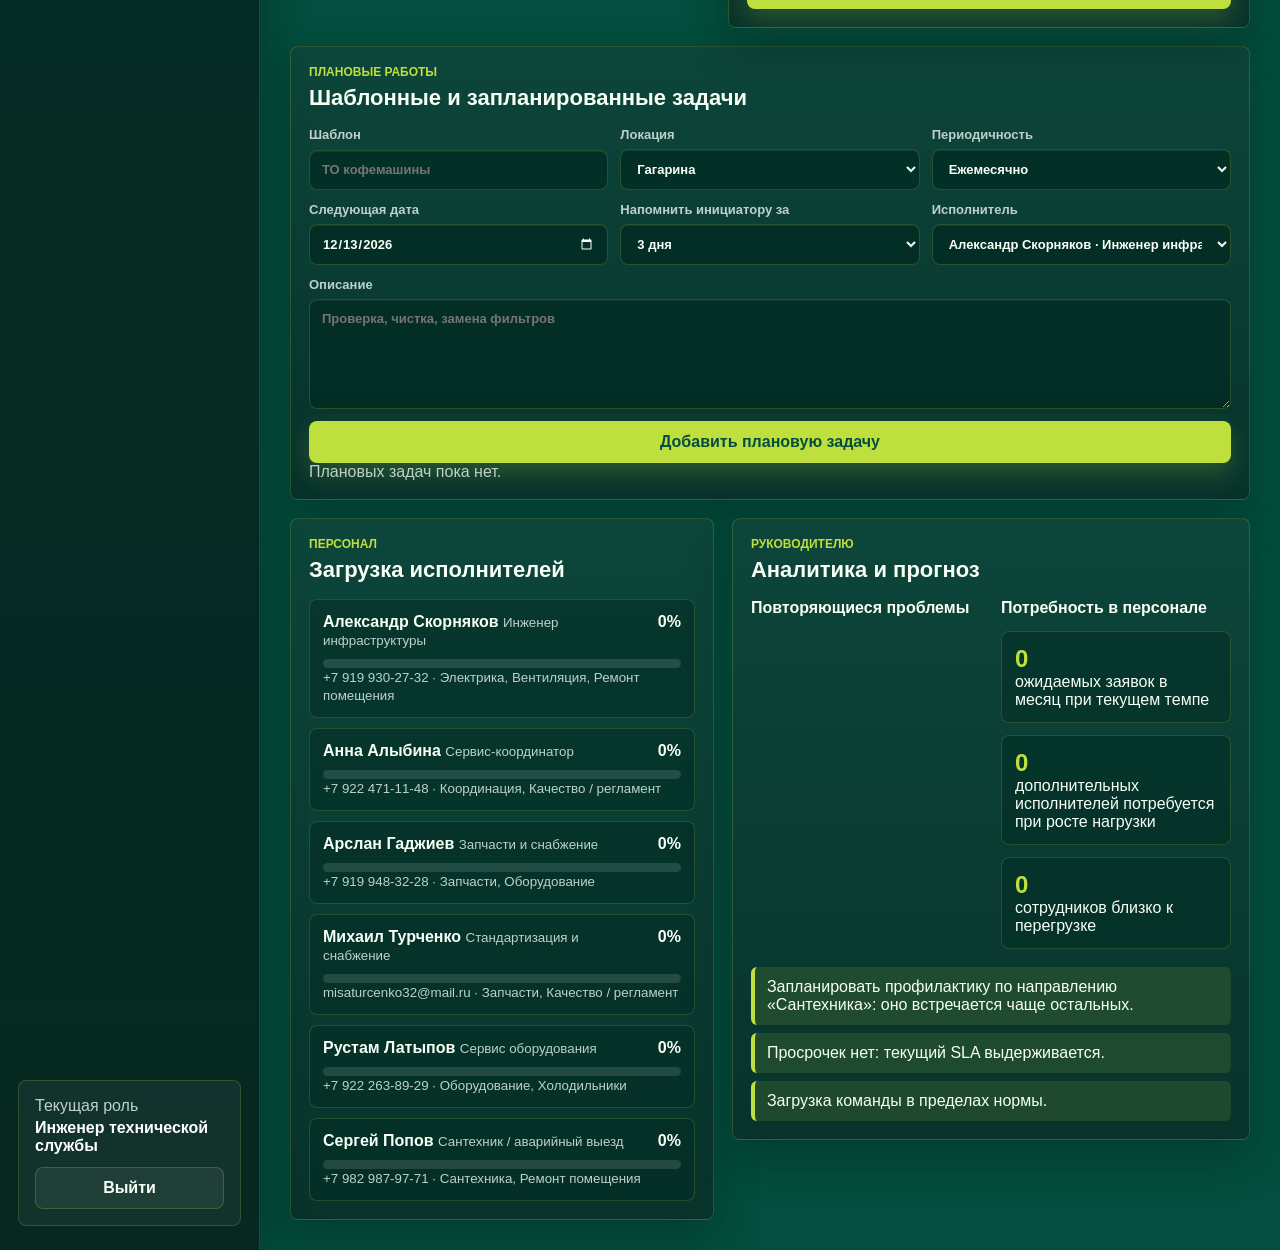
==== commit 5b53eb75: "Improve auth search and VK contacts" ====
--- a/index.html
+++ b/index.html
@@ -16,6 +16,10 @@
           <p class="eyebrow">Вход</p>
           <h1>Техническая служба</h1>
         </div>
+        <label>
+          Поиск сотрудника
+          <input id="loginSearchInput" type="search" autocomplete="off" placeholder="Введите имя, роль или кофейню" />
+        </label>
         <label>
           Пользователь
           <select id="loginUserInput"></select>
